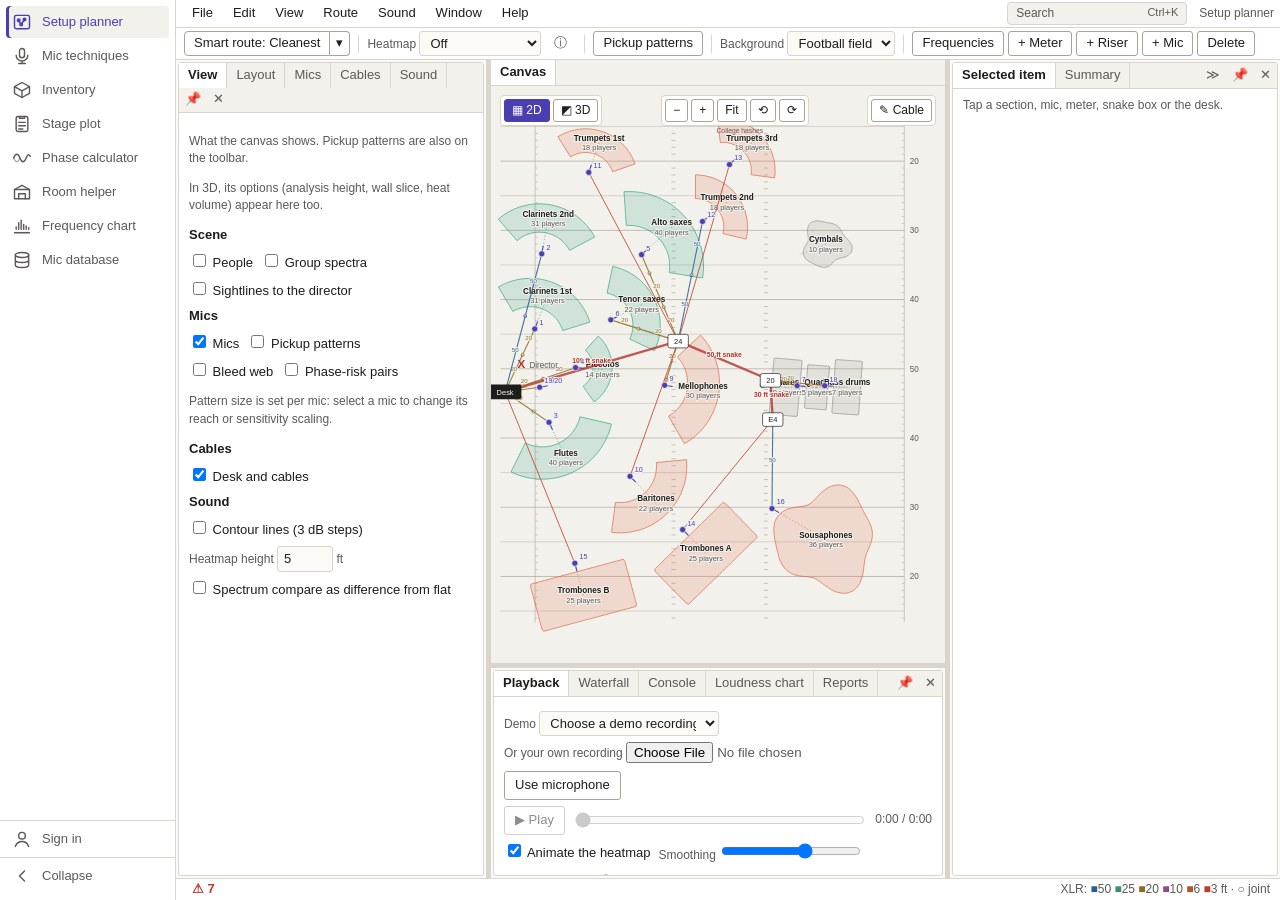
==== index.html @ e46bc48c "Publish planner from RecToolbox 628b677" ====
<!doctype html>
<html lang="en"><head><meta charset="utf-8">
<meta name="viewport" content="width=device-width, initial-scale=1, viewport-fit=cover">
<!-- Content Security Policy (docs/ACCOUNTS_PLAN.md): sign-in tokens live in this page, so it only runs its own script
     files (no inline scripts or handlers) and only talks to its Supabase project and the guide's model CDN. Images may
     come from any https site (mic photos from shops). If js/config.js gets a new Supabase URL, change it here too. -->
<meta http-equiv="Content-Security-Policy" content="default-src 'self'; script-src 'self'; style-src 'self' 'unsafe-inline' https://fonts.googleapis.com; font-src 'self' https://fonts.gstatic.com; img-src 'self' data: blob: https:; media-src 'self' data: blob:; connect-src 'self' data: blob: https://ixoqdbdnjkjccwhykbej.supabase.co wss://ixoqdbdnjkjccwhykbej.supabase.co https://cdn.3dassets.dev; worker-src 'self' blob:; object-src 'none'; base-uri 'self'; form-action 'self'">
<title>Rec Toolbox</title>
<script src="js/storage-migrate.js"></script>
<link rel="stylesheet" href="https://fonts.googleapis.com/css2?family=IBM+Plex+Sans:wght@400;600&family=IBM+Plex+Mono:wght@400&display=swap">
<link rel="stylesheet" href="css/planner.css"><script src="js/theme.js"></script></head><body><div id="shell"><nav id="rail" aria-label="Tools"></nav><div id="app">
<div id="menubar" role="menubar">
 <div class="menu"><button class="mt">File</button><div class="dd">
  <button data-act="fileOpen">Open… <span class="sc">Ctrl+O</span></button><button data-act="fileSave">Save <span class="sc">Ctrl+S</span></button><button data-act="fileSaveAs">Save as… <span class="sc">Ctrl+Shift+S</span></button><hr>
  <button data-act="win:file">Export or import layout…</button><button data-act="export">Copy layout to clipboard</button>
  <hr><button data-act="account">Account…</button><button data-act="settingsExport">Export settings…</button><button data-act="settingsImport">Import settings…</button><input type="file" id="settingsFile" accept=".json,application/json" hidden aria-label="Settings file to import">
  <hr><div class="ddh">New from preset</div>
  <button data-fieldpreset="hancock-lineup" title="Keeps the same players and mic choices and moves the field sections into this formation. Your current layout is saved first.">Field: Hancock photo lineup</button>
  <button data-preset="jazz" title="Replaces the current stage scene only; field and floor-grid scenes stay untouched.">Stage: Jazz ensemble</button><button data-preset="kit-jazz" title="Replaces the current stage scene only.">Stage: Jazz drum kit</button><button data-preset="kit-rock" title="Replaces the current stage scene only.">Stage: Rock drum kit</button><button data-preset="rock" title="Drum kit, bass amp, lead and rhythm guitar amps and a lead vocalist. Replaces the current stage scene only.">Stage: Rock band</button>
  <hr><button data-act="reset">Reset to starting layout</button></div></div>
 <div class="menu"><button class="mt">Edit</button><div class="dd">
  <button data-act="undo">Undo <span class="sc">Ctrl+Z</span></button><button data-act="redo">Redo <span class="sc">Ctrl+Y</span></button><hr><button data-act="delete">Delete selected <span class="sc">Del</span></button><button data-act="options">Options… <span class="sc">Ctrl+,</span></button><button data-act="deselect">Deselect <span class="sc">Esc</span></button></div></div>
 <div class="menu" data-planner-only><button class="mt">View</button><div class="dd">
  <button data-act="view2d">Overhead (2D)</button><button data-act="rotcw">Rotate canvas 90° clockwise</button><button data-act="rotccw">Rotate canvas 90° counter-clockwise</button><button data-act="view3d">3D view</button><hr>
  <button data-check="tPeople">People</button><button data-check="tSpec">Group spectra</button><button data-check="tSight">Sightlines to the director</button><hr>
  <button data-check="tMics">Mics</button><button data-check="tPolar">Pickup patterns</button><button data-act="resetpat">Reset all mics to scaled patterns (20 ft)</button><button data-check="tWeb">Bleed web</button><button data-check="tPhase">Phase-risk pairs</button><hr>
  <button data-check="tCables">Desk and cables</button><button data-check="tCont">Contour lines</button><hr>
  <button data-act="hash:college">College hashes</button><button data-act="hash:nfl">NFL hashes</button><button data-act="hash:hs">High school hashes</button><button data-act="hash:none">No hashes</button></div></div>
 <div class="menu" data-planner-only><button class="mt">Route</button><div class="dd">
  <button data-act="smart:clean">Smart route: cleanest</button><button data-act="smart:short">Smart route: shortest</button><hr>
  <button data-check="oStock">Stock only</button><button data-check="oClear">No cables under players</button><button data-check="oDesk">Move the desk too</button><button data-check="oRewire" title="Smart route normally leaves hand-drawn cables alone">Re-route hand-drawn cables too</button><hr><button data-act="wiredraw" title="W">Draw cable by hand</button><button data-act="unwireall">Remove all hand-drawn cables</button></div></div>
 <div class="menu" data-planner-only><button class="mt">Sound</button><div class="dd">
  <button data-act="layoutfreqs">Frequencies in this layout…</button><button data-act="meter">Add sound meter</button><hr><button data-act="win:playback">Playback visualizer</button><button data-act="win:dbchart">Loudness chart</button></div></div>
 <div class="menu"><button class="mt">Window</button><div class="dd" id="winMenu"></div></div>
 <div class="menu"><button class="mt">Help</button><div class="dd"><button data-act="win:help">Mouse and keyboard</button><button data-act="win:roadmap">Future improvements</button></div></div>
 <button id="cmdOpen" class="cmdOpen" title="Find any command, window or setting (Ctrl+K)">Search <span class="sc">Ctrl+K</span></button>
 <span class="apptitle" id="appTitle">Setup planner</span>
</div>
<div id="toolbar" role="toolbar" aria-label="Quick actions">
 <div class="menu splitbtn" id="smartSplit"><button id="smartRun" data-smart="" title="Run smart route with the mode shown">Smart route: Cleanest</button><button class="mt" aria-haspopup="menu" aria-label="Smart route modes and options" title="Pick a mode (it becomes the default) or change route options">▾</button><div class="dd" role="menu">
  <button data-act="smart:clean" role="menuitemradio">Cleanest <span class="sc">fewest pieces and purchases</span></button><button data-act="smart:short" role="menuitemradio">Shortest <span class="sc">least cable</span></button><hr>
  <button data-check="oStock">Stock only</button><button data-check="oClear">No cables under players</button><button data-check="oDesk">Move the desk too</button><button data-check="oRewire" title="Smart route normally leaves hand-drawn cables alone">Re-route hand-drawn cables too</button></div></div><span class="tsep"></span>
 <label class="m">Heatmap <select id="heatQ" aria-label="Heatmap"><option value="off">Off</option><option value="spl">Direct sound</option><option value="tone">Tone</option><option value="room">Total incl. room</option><option value="cover">Mic coverage</option><option value="delay">Timing smear</option></select></label><button class="hb" data-act="heatinfo" title="What does this heatmap show?">ⓘ</button><span class="tsep"></span>
 <button data-check="tPolar" title="Show pickup patterns (also in the View panel)">Pickup patterns</button><span class="tsep"></span>
 <label class="m">Background <select id="bgType" aria-label="Background"><option value="field">Football field</option><option value="stage">Stage</option><option value="grid">Floor grid</option></select></label><span class="tsep"></span>
 <button data-act="layoutfreqs" title="Frequency ranges of the instruments in this layout">Frequencies</button><button data-act="meter">+ Meter</button><button id="bAddRiser">+ Riser</button><button data-act="addmic" title="Add a free-standing mic">+ Mic</button><button data-act="delete" title="Delete selected (Del)">Delete</button>
 <span id="smartSt" class="m" style="margin-left:8px"></span>
</div>
<div id="main">
 <div id="autoL" class="strip v"></div><div id="dockL" class="dock col"></div><div class="split" data-side="left"></div>
  <div id="mid"><div id="center" class="dg"><div id="centerHead" class="dh"></div><div id="centerBody" class="db"><div id="docCanvas"><div class="fieldbox" id="fb"><canvas id="liveHeat" hidden aria-hidden="true"></canvas><svg id="f" role="img" aria-label="Field plan" preserveAspectRatio="xMidYMid meet"><g id="world"><g id="gGrid"></g><g id="gHeat"></g><g id="gCont"></g><g id="gPolar"></g><g id="gRis"></g><g id="gGroups"></g><g id="gSight"></g><g id="gCables"></g><g id="gPhase"></g><g id="gMics"></g><g id="gGear"></g><g id="gWeb"></g><g id="gMeters"></g><g id="gDir"></g></g></svg><div id="tip"></div><div id="wireTip" class="wireTip" hidden aria-live="polite"></div><div id="canvasTools"><div class="canvasToolGroup"><button id="b2d" aria-pressed="true" title="Overhead view">▦ 2D</button><button id="b3d" aria-pressed="false" title="3D view">◩ 3D</button></div><div class="canvasToolGroup"><button data-act="zoomout" title="Zoom out">−</button><button data-act="zoomin" title="Zoom in">+</button><button data-act="zoomfit">Fit</button><button data-act="rotccw" title="Rotate left">⟲</button><button data-act="rotcw" title="Rotate right">⟳</button></div><div class="canvasToolGroup"><button id="bWire" aria-pressed="false" title="Draw cable (W): press on a mic, snake box or the desk and drag to where it plugs in; click the floor for bends">✎ Cable</button></div></div>
   <div id="v3" hidden><canvas id="c3" aria-label="3D view of the field"></canvas>
    <div class="hud3"><button id="s3reset">Reset view</button><button id="s3help" class="hb" aria-expanded="false" aria-controls="s3hints" title="Drag: orbit · right-drag or Shift-drag: pan · wheel: zoom · double-click: orbit round that spot · W A S D / arrows: fly · Q / E: down / up">?</button>
     <div id="s3hints" class="m" hidden>Drag: orbit · right-drag or Shift-drag: pan · wheel: zoom · double-click: orbit round that spot · W A S D / arrows: fly · Q / E: down / up<br>3D options (analysis height, wall slice, heat volume) are in the View panel.</div></div>
   </div></div></div></div>
 </div><div class="split h" data-side="bottom"></div><div id="dockB" class="dock row2"></div><div id="autoB" class="strip h"></div></div>
 <div class="split" data-side="right"></div><div id="dockR" class="dock col"></div><div id="autoR" class="strip v"></div>
 <div id="floats"></div><div id="flyout" hidden></div>
 <div id="guides" hidden><div class="gz" data-z="left">Dock left</div><div class="gz" data-z="right">Dock right</div><div class="gz" data-z="center">Dock as document</div><div class="gz" data-z="bottom">Dock bottom</div><div id="ghi"></div></div>
</div>
<div id="statusbar"><button id="conBadge" class="hb" data-act="win:console" title="Open the console"></button><span id="status" aria-live="polite"></span><span class="xlr">XLR: <i style="color:#2c5d8f">■</i>50 <i style="color:#3f8f6b">■</i>25 <i style="color:#8a6d1f">■</i>20 <i style="color:#8f4d8a">■</i>10 <i style="color:#b4562d">■</i>6 <i style="color:#c0392b">■</i>3 ft · ○ joint</span></div>
</div></div>
<div id="fileModal" class="modalBg" hidden role="dialog" aria-modal="true" aria-labelledby="fileHead"><div class="mmBox fileBox">
 <div class="mmHead"><h2 id="fileHead" style="flex:1">Open</h2><button data-fileclose aria-label="Close">✕</button></div>
 <div id="fileAsk" class="acctAsk" hidden></div>
 <div id="fileBody"></div>
 <p id="fileMsg" class="m" aria-live="polite"></p>
</div></div>
<div id="acctModal" class="modalBg" hidden role="dialog" aria-modal="true" aria-labelledby="acctTitle"><div class="mmBox acctBox">
 <div class="mmHead"><h2 id="acctTitle" style="flex:1">Account</h2><button data-acctclose aria-label="Close">✕</button></div>
 <p class="m">Optional. Signed in, your settings follow you to other browsers and devices; signed out, everything works as before and stays in this browser. <a href="privacy.html" target="_blank" rel="noopener">Privacy</a></p>
 <div id="acctNoWeb" hidden><p class="warn">Signing in works on <b>rectoolbox.net</b>, or from a local web server when testing (<code>python -m http.server 8000 --directory planner</code>, then open http://localhost:8000/fieldhouse-planner.html). A page opened straight from disk can't sign in.</p></div>
 <div id="acctOut" hidden>
  <button data-acct="google" class="acctGoogle">Continue with Google</button>
  <div class="acctOr m">or with email</div>
  <div class="acctForm">
   <label class="m">Email <input id="acctEmail" type="email" autocomplete="username" aria-label="Email address"></label>
   <label class="m">Password <input id="acctPass" type="password" autocomplete="current-password" aria-label="Password" minlength="8"></label>
   <div class="row"><button data-acct="signIn">Sign in</button><button data-acct="signUp">Create account</button><button data-acct="reset" class="hb">Forgot password?</button></div>
  </div>
 </div>
 <div id="acctIn" hidden>
  <p>Signed in as <b id="acctWho"></b></p>
  <div id="acctRecover" class="acctForm" hidden><label class="m">New password <input id="acctNewPass" type="password" autocomplete="new-password" aria-label="New password" minlength="8"></label><div class="row"><button data-acct="newPassword">Set new password</button></div></div>
  <div class="row"><label class="m">Display name <input id="acctName" maxlength="80" aria-label="Display name"></label><button data-acct="saveName">Save name</button></div>
  <p id="acctSync" class="m"></p>
  <div class="row"><button data-acct="syncNow">Sync settings now</button><button data-acct="download">Download my data</button><button data-acct="signOut">Sign out</button></div>
  <div id="acctTeam" class="acctTeam"></div>
  <details class="acctDanger"><summary class="m">Delete my account</summary><p class="m">Deletes your account and everything stored with it. This browser keeps its own copy of your settings. Can't be undone.</p><div class="row"><label class="m">Type "delete" <input id="acctDelConfirm" aria-label="Type delete to confirm"></label><button data-acct="deleteAccount" class="danger">Delete my account</button></div></details>
 </div>
 <div id="acctAsk" class="acctAsk" hidden><p id="acctAskQ"></p><div id="acctAskBtns" class="row"></div></div>
 <p id="acctMsg" class="m" aria-live="polite"></p>
</div></div>
<div id="fcmModal" class="modalBg" hidden role="dialog" aria-modal="true" aria-labelledby="fcmTitle"><div class="mmBox fcmBox">
 <div class="mmHead"><div style="flex:1"><h2 id="fcmTitle">Frequencies in this layout</h2><p id="fcmSub" class="m"></p></div><button id="fcmFull" title="Open the full Frequency chart tool with only this layout's instruments">Open in Frequency chart</button><button data-fcmclose aria-label="Close">✕</button></div>
 <div class="row"><span class="m">Show</span><label><input type="checkbox" id="fcmShowF" checked> Fundamentals</label><label><input type="checkbox" id="fcmShowO" checked> Overtones</label><label><input type="checkbox" id="fcmShowX" checked> Other sounds</label><label><input type="checkbox" id="fcmShowL" checked> Levels</label><span id="fcmRead" class="fcRead" aria-live="polite"></span></div>
 <div id="fcmFocusTxt" class="m"></div>
 <div id="fcmChart" class="fcChart"></div>
 <div id="fcmInfo" class="fcInfo"></div>
 <p class="m">Click a bar to light that band across every instrument, e.g. to see what shares the guitar's pick attack. Typical ranges; approximate.</p>
</div></div>
<div id="cmdModal" class="modalBg cmdBg" hidden role="dialog" aria-modal="true" aria-label="Command search"><div class="cmdBox">
 <input id="cmdQ" type="search" placeholder="Search commands, windows and settings" autocomplete="off" role="combobox" aria-expanded="true" aria-controls="cmdList" aria-label="Search commands, windows and settings">
 <ul id="cmdList" role="listbox"></ul></div></div>
<div id="optModal" class="modalBg" hidden role="dialog" aria-modal="true" aria-labelledby="optTitle"><div class="mmBox optBox">
 <div class="mmHead"><h2 id="optTitle" style="flex:1">Options</h2><button data-optclose aria-label="Close">✕</button></div>
 <div class="optBody"><nav class="optTree"><input type="search" id="optSearch" placeholder="Search options" aria-label="Search options"><button data-page="general">General</button><button data-page="field">Setup planner › Field</button><button data-page="sound">Setup planner › Sound</button><button data-page="route">Setup planner › Smart route</button><button data-page="charts">Charts</button></nav>
  <div class="optPages">
   <section data-page="general" data-title="General"><h3>General</h3><p class="m">Saved in this browser. Export settings to keep a copy or move them to another computer.</p>
    <div class="optRow" data-keys="theme colours colors appearance dark light illinois state isu match computer"><span class="optLbl">Theme</span><select id="optTheme" aria-label="Theme"><option value="auto">Match my computer (light or dark)</option><option value="dark">Dark</option><option value="light">Light</option><option value="isu">Illinois State (red, white and black)</option></select></div>
    <div class="optRow" data-keys="sidebar left panel icons expand"><span class="optLbl">Tool rail</span><label><input type="checkbox" id="optRail"> Collapse to icons</label></div>
    <div class="optRow" data-keys="backup share json"><span class="optLbl">Settings file</span><button data-act="settingsExport">Export settings…</button> <button data-act="settingsImport">Import settings…</button></div>
   </section>
   <section data-page="field" data-title="Setup planner › Field"><h3>Setup planner › Field</h3>
    <div class="optRow" data-keys="sightlines height director"><span class="optLbl">Director's eyes at</span><span><input type="number" id="dirEye" min="4" max="20" step="0.5" value="8" style="width:56px"> ft</span></div>
    <div class="optRow" data-keys="field markings college nfl high school"><span class="optLbl">Hash marks</span><select id="hashSel" aria-label="Hash marks"><option value="college">College hashes (60 ft from each sideline)</option><option value="nfl">NFL hashes (70 ft 9 in from each sideline)</option><option value="hs">High school hashes (53 ft 4 in, thirds)</option><option value="none">No hashes</option></select></div>
   </section>
   <section data-page="sound" data-title="Setup planner › Sound"><h3>Setup planner › Sound</h3><p class="m">How reflective the room is; used for the "total incl. room" heatmap and meters.</p>
    <div class="optRow" data-keys="venue acoustics reverb horton ipf outdoors"><span class="optLbl">Room</span><select id="venue" aria-label="Room acoustics"><option value="horton">Horton (hard, reverberant)</option><option value="ipf">IPF dome (turf)</option><option value="out">Outdoors</option></select></div>
   </section>
   <section data-page="route" data-title="Setup planner › Smart route"><h3>Setup planner › Smart route</h3><p class="m">Also in the Smart route ▾ menu.</p>
    <div class="optRow" data-keys="smart route move desk"><span class="optLbl">Desk</span><span><label><input type="checkbox" id="oDesk"> Move the desk too</label></span></div>
    <div class="optRow" data-keys="smart route hand-drawn cables wire reroute"><span class="optLbl">Hand-drawn cables</span><span><label><input type="checkbox" id="oRewire"> Re-route hand-drawn cables too</label></span></div>
   </section>
   <section data-page="charts" data-title="Charts"><h3>Charts</h3><p class="m">Spectrum charts: instrument spectra, the spectrum compare, mic frequency response and the spectra drawn on the field.</p>
    <div class="optRow" data-keys="spectrum chart bars line area"><span class="optLbl">Spectrum style</span><select id="spStyle" aria-label="spStyle"><option value="bars">Bars (octave bands)</option><option value="line">Smoothed line, 20 Hz–25 kHz grid</option><option value="area">Filled area, 20 Hz–25 kHz grid</option><option value="third">1/3-octave bars</option></select></div>
    <div class="optRow" data-keys="colors rainbow"><span class="optLbl">Spectrum colours</span><select id="spColor" aria-label="spColor"><option value="rainbow">Rainbow (low = red, high = violet)</option><option value="single">Single accent colour</option><option value="muted">Muted grey</option></select></div>
    <div class="optRow" data-keys="sound meter chart"><span class="optLbl">Meter style</span><select id="mtStyle" aria-label="mtStyle"><option value="bars">Bars (octave bands)</option><option value="same">Same as spectrum charts</option><option value="line">Smoothed line</option><option value="area">Filled area</option><option value="third">1/3-octave bars</option></select></div>
    <div class="optRow" data-keys="colors rainbow"><span class="optLbl">Meter colours</span><select id="mtColor" aria-label="mtColor"><option value="rainbow">Rainbow</option><option value="single">Single accent colour</option><option value="muted">Muted grey</option></select></div>
    <div class="optRow" data-keys="waterfall colors heat greyscale"><span class="optLbl">Waterfall colours</span><select id="wfColor" aria-label="Waterfall colours"><option value="heat">Heat (blue → red)</option><option value="rainbow">Rainbow by frequency</option><option value="grey">Greyscale</option></select></div>
   </section>
   <p id="optNone" class="m" hidden>No options match.</p>
  </div></div></div></div>
<div id="micModal" hidden role="dialog" aria-modal="true" aria-labelledby="mmTitle"><div class="mmBox" id="mmBox"></div></div>
<div id="infoModal" class="modalBg" hidden role="dialog" aria-modal="true"><div class="mmBox" id="infoBox" style="width:min(720px,94vw)"></div></div>
<div id="drawModal" class="modalBg" hidden role="dialog" aria-modal="true" aria-labelledby="drTitle"><div class="mmBox" style="width:min(560px,94vw)">
 <div class="mmHead"><h2 id="drTitle" style="flex:1">Draw the section's outline</h2><button data-drclose aria-label="Close">✕</button></div>
 <p class="m">Trace the outline in one stroke. The top of the box faces the director. Size doesn't matter: the shape is scaled to fit the section's players × sq ft each, and players are spread evenly inside it.</p>
 <canvas id="drCanvas" width="460" height="400" style="width:100%;max-width:460px;border:1px solid var(--rule);border-radius:4px;background:var(--field);touch-action:none;cursor:crosshair;display:block"></canvas>
 <div class="row"><label><input type="checkbox" id="drClean" checked> Clean it up (smooth wobbles and stray corners)</label></div><div id="drErr" class="err"></div>
 <div class="row"><button id="drClear">Clear</button><span style="flex:1"></span><button data-drclose>Cancel</button><button id="drUse">Use this shape</button></div></div></div>

<div id="wins" hidden>
 <!-- Controls with no visible home of their own; the toolbar and menus drive them. -->
 <div id="stash"><select id="heat" aria-label="Heatmap type"><option value="off">Off</option><option value="spl">Direct sound (loudness without the room)</option><option value="tone">Tone of the direct sound (low → bright)</option><option value="room">Total loudness incl. room</option><option value="cover">Mic coverage (which mic hears each spot best)</option><option value="delay">Timing smear (ms between first and last section)</option></select></div>

 <div class="wc" data-win="view">
  <p class="m">What the canvas shows. Pickup patterns are also on the toolbar.</p>
  <div id="view3dOpts" hidden>
   <h4>3D view</h4>
   <div class="row"><span>Analysis height</span><input type="range" id="s3h" min="0" max="40" step="1" value="5" aria-label="Analysis height"><span id="s3hv" class="m">5 ft</span></div>
   <div class="row"><span>Wall slice</span><select id="s3ax" aria-label="Wall slice direction"><option value="off">Off</option><option value="u">Across the field</option><option value="v">Along the field</option></select><input type="range" id="s3p" min="0" max="100" value="50" aria-label="Wall slice position"></div>
   <div class="row"><label><input type="checkbox" id="s3vol"> 3D heat volume</label><label><input type="checkbox" id="s3mic" checked> Mics and cables</label></div>
  </div>
  <p id="view3dNote" class="m">In 3D, its options (analysis height, wall slice, heat volume) appear here too.</p>
  <h4>Scene</h4>
  <div class="row"><label><input type="checkbox" id="tPeople"> People</label><label><input type="checkbox" id="tSpec"> Group spectra</label></div>
  <div class="row"><label><input type="checkbox" id="tSight"> Sightlines to the director</label></div>
  <div id="sightSum" class="m"></div>
  <h4>Mics</h4>
  <div class="row"><label><input type="checkbox" id="tMics" checked> Mics</label><label><input type="checkbox" id="tPolar"> Pickup patterns</label></div>
  <div class="row"><label><input type="checkbox" id="tWeb"> Bleed web</label><label><input type="checkbox" id="tPhase"> Phase-risk pairs</label></div>
  <p class="m">Pattern size is set per mic: select a mic to change its reach or sensitivity scaling.</p>
  <h4>Cables</h4>
  <div class="row"><label><input type="checkbox" id="tCables" checked> Desk and cables</label></div>
  <h4>Sound</h4>
  <div class="row"><label><input type="checkbox" id="tCont"> Contour lines (3 dB steps)</label></div>
  <div class="row"><label class="m">Heatmap height <input type="number" id="hz" min="0" max="40" step="1" value="5" style="width:56px" aria-label="Heatmap height in feet"> ft</label></div>
  <div class="row"><label><input type="checkbox" id="cmpDiff"> Spectrum compare as difference from flat</label></div>
 </div>
 <div class="wc" data-win="layout">
  <h4>Background</h4>
  <p class="m">Pick the background (field, stage or floor grid) from the toolbar.</p>
  <div class="row" id="bgSize"></div><div id="bgErr" class="err"></div>
  <div class="row"><span class="m">Each background keeps its own sections, mics, risers and director.</span></div>
  <h4>Add a section</h4><div class="row"><input id="nsName" placeholder="Name, e.g. Altos" style="width:120px" aria-label="New section name"><select id="nsKind" aria-label="Instrument"></select><input id="nsN" type="number" min="1" value="5" style="width:56px" aria-label="Players"><button id="nsAdd">Add</button></div><div id="nsErr" class="err"></div>
  <p class="m">Presets (Hancock photo lineup, jazz ensemble, drum kits) are under File &gt; New from preset.</p>
  <h4>Sections</h4><div id="secList"></div>
  <p class="m">Drag to move · Ctrl/⌘-drag to rotate · right-drag to resize. Tap a section for its settings in the Inspector.</p>
 </div>
 <div class="wc" data-win="mics">
  <h4>Mic locker</h4><div id="lockerBody"></div>
 </div>
 <div class="wc" data-win="cables">
  <h4>Smart route</h4>
  <div class="row"><button data-smart="clean">Cleanest</button><button data-smart="short">Shortest</button></div>
  <div class="row"><label title="Only use cables you own; off = allow buying, with a shopping list"><input type="checkbox" id="oStock"> Stock only (no shopping list)</label><label><input type="checkbox" id="oClear"> No cables under players</label></div>
  <h4>Cables and snakes</h4><div id="stockBody"></div>
 </div>
 <div class="wc" data-win="sound">
  <h4>Heatmap</h4>
  <p class="m">Pick the heatmap from the toolbar (Heatmap ▾).</p>
  <h4>Sound meters</h4><div class="row"><button id="bMeter">+ Sound meter</button></div><div id="meterList"></div>
  <h4>Spectrum compare</h4><div id="specCmp" class="m">Select a mic to compare what it hears with its own section alone.</div>
 </div>
 <div class="wc" data-win="inspector"><div id="selBody" class="m">Tap a section, mic, meter, snake box or the desk.</div></div>
 <div class="wc" data-win="inventory"><div id="tInv"></div></div>
 <div class="wc" data-win="stageplot">
  <div class="row spCtl"><label class="m">Title <input id="spTitle" placeholder="Band and event, e.g. Fall concert" style="width:240px"></label><label class="m">Date <input id="spDate" placeholder="e.g. Oct 12, call 5 pm" style="width:160px"></label><button id="spPrint">Print…</button><button id="spCSV">Download input list (CSV)</button></div>
  <p class="m spCtl">Built from the current Setup planner layout. Change the layout there; this sheet follows.</p>
  <div id="spSheet"></div>
 </div>
 <div class="wc" data-win="phasecalc">
  <p class="m">Two mics picking up one source: how far apart in time they hear it, and what that does to the sound when you mix them.</p>
  <div class="row"><select id="pcPair" aria-label="Phase-risk pair from the Setup planner" style="max-width:none;flex:1"></select></div>
  <div class="row"><label class="m">Source to mic A <input id="pcA" type="number" min="0.1" step="0.1" value="2" class="w60" aria-label="Distance from source to mic A in feet"> ft</label>
   <label class="m">Source to mic B <input id="pcB" type="number" min="0.1" step="0.1" value="5" class="w60" aria-label="Distance from source to mic B in feet"> ft</label>
   <label class="m" title="Leave blank for room temperature (70 °F). Sound is about 1% faster for every 10 °F warmer.">Air temperature <input id="pcTemp" type="number" min="-20" max="120" step="1" placeholder="70" class="w56" aria-label="Air temperature in °F (optional, 70 if blank)"> °F (optional)</label></div>
  <div id="pcOut"></div>
 </div>
 <div class="wc" data-win="room">
  <p class="m">How a rectangular room rings and which low notes it boosts or thins out, and whether any mic sits in a bad spot.</p>
  <div class="row"><label class="m">Length <input id="rmL" type="number" min="6" step="1" class="w60" aria-label="Room length in feet"> ft</label>
   <label class="m">Width <input id="rmW" type="number" min="6" step="1" class="w60" aria-label="Room width in feet"> ft</label>
   <label class="m">Height <input id="rmH" type="number" min="6" step="1" class="w60" aria-label="Room height in feet"> ft</label>
   <button id="rmFromStage" title="Use the Setup planner's stage or floor-grid size for length and width">Use my stage size</button></div>
  <div class="row"><select id="rmPreset" aria-label="Set all surfaces to a preset"></select>
   <label class="m">People in the room <input id="rmPeople" type="number" min="0" step="1" class="w60" aria-label="People in the room"></label></div>
  <div class="rmSides" id="rmSides"></div>
  <p class="m">Front = the audience edge of a stage layout. Pick "No wall (open)" for a side that isn't there (band shell, open end, outdoors).</p>
  <div id="rmOut"></div>
 </div>
 <div class="wc" data-win="freqchart">
  <div class="row"><span class="m">Show</span><label><input type="checkbox" id="fcShowF" checked> Fundamentals</label><label><input type="checkbox" id="fcShowO" checked> Overtones</label><label><input type="checkbox" id="fcShowX" checked> Other sounds (pick noise, key clicks, body taps…)</label><label><input type="checkbox" id="fcShowL" checked> Levels</label></div>
  <div class="row"><select id="fcFam" aria-label="Instrument family"></select><input id="fcQ" type="search" placeholder="Find an instrument or sound, e.g. guitar, sibilance" aria-label="Find an instrument or sound" style="width:280px"><label><input type="checkbox" id="fcMine"> Only instruments in my layout</label><span id="fcRead" class="fcRead" aria-live="polite"></span></div>
  <div class="fcLegend m"><span><i class="fcKey fcFund"></i>Fundamentals (the notes played)</span><span><i class="fcKey fcOver"></i>Overtones (tone colour)</span><span><i class="fcKey fcExtra"></i>Other sounds</span><span>Click a bar to light that band across every instrument; click a row for details.</span></div>
  <div id="fcFocusTxt" class="m"></div>
  <div id="fcChart" class="fcChart"></div>
  <div id="fcInfo" class="fcInfo"><p class="m">Click an instrument for its ranges, notes and other sounds.</p></div>
  <p class="m">Typical ranges from common references; real instruments, players and mics vary. Levels are dB SPL at 1 m, quiet to loud.</p>
 </div>
 <div class="wc" data-win="micdb">
  <p class="m">Search, or filter any column (contains, any case). Specs are approximate published figures; check the maker's sheet before relying on them.</p>
  <div class="row"><input id="dbQ" type="search" placeholder="Search, e.g. c414 or clip-on" style="flex:1;max-width:none" aria-label="Search the mic database"><span id="dbCount" class="m"></span></div>
  <div id="dbTagBar" class="row" style="flex-wrap:wrap;gap:4px" aria-label="Filter by tags"></div>
  <div class="tw" style="max-height:calc(100vh - 230px);overflow:auto"><table class="dbg"><thead><tr><th>Brand</th><th>Model</th><th>Tags</th><th>Type</th><th>Patterns</th><th>Sens. mV/Pa</th><th>Max SPL</th><th>Power</th><th>In production</th><th>Good for</th><th>Own</th><th></th></tr>
  <tr><th><input data-f="b" placeholder="contains" aria-label="Filter brand"></th><th><input data-f="m" placeholder="contains" aria-label="Filter model"></th><th><input data-ftag placeholder="contains" aria-label="Filter tags"></th>
   <th><details class="msel"><summary id="dbTypeSum">All types</summary><div id="dbTypes" style="position:absolute;background:var(--card);border:1px solid var(--line2);padding:4px 6px;z-index:5"></div></details></th>
   <th><input data-f="p" placeholder="contains" aria-label="Filter patterns"></th><th><input data-fmin="s" type="number" min="0" placeholder="≥" style="width:56px" aria-label="Minimum sensitivity"></th><th><input data-fmin="x" type="number" min="0" placeholder="≥" style="width:56px" aria-label="Minimum max SPL"></th>
   <th><input data-f="pw" placeholder="contains" aria-label="Filter power"></th><th><select data-fsel="prod" aria-label="Filter in production"><option value="">Any</option><option>Yes</option><option>No</option><option>Unknown</option></select></th>
   <th><input data-f="u" placeholder="contains" aria-label="Filter uses"></th><th></th><th></th></tr></thead><tbody id="dbBody"></tbody></table></div>
  <details style="margin-top:8px"><summary class="m">Not in the database? Add a custom model</summary><div id="nmWrap"></div></details>
 </div>
 <div class="wc" data-win="gear">
  <div class="rtabs" role="tablist"><button role="tab" data-tab="mics" class="on">Mics</button><button role="tab" data-tab="cables">Cables</button><button role="tab" data-tab="stands">Stands</button><button role="tab" data-tab="snakes">Snakes</button><button role="tab" data-tab="iface">Interfaces</button><button role="tab" data-tab="acc">Accessories</button></div>
  <div data-tabbody="mics"><div id="ivMics"></div>
   <p class="m">To add a mic you don't have listed, find it in the <button class="hb" data-act="tool:micdb">Mic database</button>.</p></div>
  <div data-tabbody="cables" hidden><div id="ivCables"></div></div>
  <div data-tabbody="stands" hidden><div id="ivStands"></div></div>
  <div data-tabbody="snakes" hidden><div id="ivSnakes"></div></div>
  <div data-tabbody="iface" hidden><div id="ivIface"></div></div>
  <div data-tabbody="acc" hidden><div id="ivAcc"></div></div>
 </div>
 <div class="wc" data-win="reports">
  <div class="rtabs" role="tablist"><button role="tab" data-tab="stats" class="on">Stats</button><button role="tab" data-tab="channels">Channel list</button><button role="tab" data-tab="phase">Phase risks</button></div>
  <div data-tabbody="stats"><div id="tStats"></div></div>
  <div data-tabbody="channels" hidden><div class="tw"><table id="chan"></table></div>
  <p class="m">Track = interface input. DigiMax D8 1–7 take the unpadded condensers (pad on); channel 8 is dead and stays blank. ADA8000 #1 = 9–16, #2 = 17–24, #3 (the spare) = 25–32. Cable need = distance × 1.12 + stand height + 2 ft. Sound levels are rough estimates for comparing spots, not calibration.</p></div>
  <div data-tabbody="phase" hidden><div id="phaseBody" class="m"></div></div>
 </div>
 <div class="wc" data-win="console"><div id="conBody"></div></div>
 <div class="wc" data-win="roadmap"><h4>Future improvements</h4><p class="m" style="margin:0 0 6px">The full list with notes lives in <b>BACKLOG.md</b> next to this file.</p><ul class="m" style="padding-left:18px;margin:0">
  <li><b>Fieldhouse setup sheet:</b> diagram, channel table, setup steps and truck prep generated from an exported layout, plus a list of floor marks for Horton.</li>
  <li><b>Other setups:</b> stage presets now cover jazz ensemble, jazz drum kit and rock drum kit. They include sensible starting positions and suggested mics; refine distances and gain from the real kit and room.</li>
  <li><b>Web app with accounts:</b> sign in with an email address; save inventory, layouts and preferences to an account instead of the browser; a shared mic database with attributes and usage notes. Processing stays in the browser; audio is never stored, apart from the built-in demo.</li>
  <li><b>Before/after compare:</b> snapshot a layout, change it, and see a difference heatmap (on hold).</li>
  <li><b>Verify the mic database:</b> check the approximate specs against manufacturer sheets and add response curves for more mics.</li></ul></div>
 <div class="wc" data-win="dbchart"><div id="dbBody"></div></div>
 <div class="wc" data-win="waterfall">
  <div class="row"><label class="m">Speed <select id="wfSpeed"><option value="1">Fast</option><option value="2" selected>Medium</option><option value="4">Slow</option></select></label>
   <label class="m">Range <input type="range" id="wfRange" min="30" max="90" value="60" aria-label="Range in dB"></label><button id="wfClear">Clear</button></div>
  <canvas id="wfNow" height="70" style="width:100%;height:70px;display:block;background:var(--field);border:1px solid var(--rule)" aria-label="Current 1/3-octave levels"></canvas>
  <canvas id="wfCan" height="260" style="width:100%;height:260px;display:block;background:#0b0b10;border:1px solid var(--rule);border-top:none" aria-label="Waterfall: newest at the top"></canvas>
  <div class="specl" style="position:relative;height:12px" id="wfAxis"></div>
  <p class="m">Real 1/3-octave levels (31 bands, 20 Hz–20 kHz) measured from whatever is playing: a demo, your own file or the microphone. Newest sound is at the top; it scrolls down over time.</p>
 </div>
 <div class="wc" data-win="playback">
  <div class="row" id="pbLock" hidden><label class="m">Demo passphrase <input type="password" id="pbPass" autocomplete="off" style="width:160px" aria-label="Demo passphrase"></label><button id="pbUnlock">Unlock demo</button><span id="pbLockMsg" class="m">The demo recordings are protected. Ask Tom for the passphrase.</span></div>
  <div class="row"><label class="m">Demo <select id="pbDemo" aria-label="Demo recording"><option value="">Choose a demo recording…</option><option value="t1">H and I, take 1 (stands, cleaned)</option><option value="t2">H and I, take 2 (stands, cleaned)</option></select></label><span id="pbMode" class="m"></span></div>
  <div class="row"><label class="m">Or your own recording <input type="file" id="pbFile" accept="audio/*,video/*" aria-label="Audio or video file"></label><button id="pbMic">Use microphone</button></div>
  <div class="row"><button id="pbPlay" disabled>▶ Play</button><input type="range" id="pbSeek" min="0" max="1000" value="0" style="flex:1;width:auto" aria-label="Position" disabled><span id="pbTime" class="m">0:00 / 0:00</span></div>
  <div class="row"><label><input type="checkbox" id="pbAnim" checked> Animate the heatmap</label><label class="m">Smoothing <input type="range" id="pbSmooth" min="0" max="90" value="55" aria-label="Smoothing"></label><label class="m">Range <input type="range" id="pbRange" min="12" max="40" value="24" aria-label="Colour range in dB"></label></div>
  <div id="pbErr" class="err"></div>
  <div style="display:flex;gap:14px;align-items:flex-start;flex-wrap:wrap"><video id="pbVideo" playsinline style="max-width:240px;max-height:150px;display:none;border:1px solid var(--rule)"></video>
   <div id="pbBars" style="flex:1;min-width:260px"></div></div>
  <p class="m">Best-guess activity per instrument family from the recording's frequency content. Drums come from sharp hits; winds from sustained tone in each register. Sections in the same family (e.g. trumpet parts) move together.</p>
 </div>
 <div class="wc" data-win="file">
  <h4>Saved layouts</h4>
  <p class="m">Keep any placement as a separate snapshot. Restoring one first saves the layout you are leaving. Download a backup to keep it outside this browser.</p>
  <div class="row"><input id="layoutName" aria-label="Name for saved layout" placeholder="Name this layout" style="min-width:160px;flex:1"><button id="bSaveLayout">Save current layout</button></div>
  <div class="row"><select id="savedLayouts" aria-label="Saved layouts" style="min-width:160px;max-width:100%;flex:1"></select><button id="bRestoreLayout">Restore</button><button id="bDownloadLayout">Download backup</button></div>
  <div class="row"><label>Open layout backup <input id="layoutBackupFile" type="file" accept=".json,application/json" style="max-width:100%"></label></div>
  <p id="layoutSaveStatus" class="m" role="status"></p>
  <div class="row"><button id="bExport">Export</button><button id="bImport">Import</button><button id="bReset">Reset to starting layout</button></div>
  <textarea id="io" aria-label="Layout data" placeholder="Export puts the layout here; paste one here and press Import."></textarea>
  <div id="ioErr" class="err"></div>
 </div>
 <div class="wc" data-win="help">
  <h4>Field</h4><p class="m">Drag to move anything except the director and the field markings. Ctrl/⌘-drag a section to rotate it; right-drag a section to resize it. Hover cables, mics and meters for details. Del removes the selected mic or meter; Esc deselects.</p>
  <h4>Cables</h4><p class="m">Draw a cable by hand: select a mic, snake box or the desk and drag the round plug handle beside it (or Alt-drag the item, or press W / ✎ Cable for Draw cable mode). Click the floor for bends, then click where it plugs in. Shift keeps a segment at 0/45/90°, Backspace removes the last bend, Esc cancels. Click a cable to select it: drag a square to move a bend (double-click removes it), a circle to add a bend, the diamond near the plug end to re-plug it or carry on drawing. Delete removes the selected cable's hand-drawn path. Smart route leaves hand-drawn cables alone unless "Re-route hand-drawn cables too" is ticked (Route menu).</p>
  <h4>Windows</h4><p class="m">Drag a window's tab or title bar onto a highlighted edge to dock it there, onto another window to add it as a tab, or anywhere else to float it. The pin button collapses a docked window to the edge; hover the edge tab to slide it out, and pin it again to dock it. The ✕ hides a window; bring it back from the Window menu.</p>
  <h4>3D</h4><p class="m">Drag to orbit, right-drag or Shift-drag to pan, wheel to zoom, double-click to orbit round a spot, W A S D / arrows to fly, Q / E to go down and up.</p>
 </div>
 <div class="wc" data-win="guideView">
  <p class="m">What the guide's 3D view shows.</p>
  <h4>Show</h4>
  <div class="row"><label><input type="checkbox" id="mgDist" checked> Distance to source</label></div>
  <div class="row"><label><input type="checkbox" id="mgPattern" checked> Mic pickup pattern</label></div>
  <div class="row"><label><input type="checkbox" id="mgSource" checked> Source sound</label></div>
  <div class="row"><label><input type="checkbox" id="mgStand" checked> Mic stands</label></div>
  <div class="row"><label><input type="checkbox" id="mgGrid"> 1 ft floor grid</label></div>
  <h4>Floor</h4>
  <div class="row"><label class="m">Floor size <input id="mgFloorW" type="number" min="8" max="80" step="1" value="32" aria-label="Floor width"> × <input id="mgFloorD" type="number" min="8" max="80" step="1" value="26" aria-label="Floor depth"> ft</label></div>
 </div>
  <div class="wc" data-win="guide">
   <p class="m">A practical starting point, not a substitute for listening in the room. Search for a source, select a setup, then choose any mic from your locker for each position.</p>
   <div class="row"><label class="m mgSearchWrap">Search <input id="mgSearch" type="search" placeholder="e.g. bass drum, flute, baritone" autocomplete="off"><div id="mgSearchResults" hidden role="listbox" aria-label="Matching instruments"></div></label><label class="m">Filter group <select id="mgFamily"><option value="all">All instruments</option><option value="college">College / concert band</option><option value="jazz">Jazz</option><option value="rock">Rock / pop</option><option value="marching">Marching band</option></select></label><label class="m">Instrument <select id="mgInstrument"></select></label><label class="m">Posture <select id="mgPosture"><option value="standing">Standing</option><option value="sitting">Sitting</option></select></label></div>
   <div class="row"><label class="m">Setup <select id="mgTechnique"></select></label></div>
   <div id="mgMics" class="mgSlots"></div><div id="mgAdvice" class="mgTech"></div><div id="mgWarn" class="mgWarn" aria-live="polite"></div><div id="mgNotes" class="mgNotes"></div>
   <div class="mgScene"><canvas id="mgCanvas" aria-label="3D mic technique guide"></canvas><div id="mgLoading" class="mgLoading" hidden aria-live="polite"></div><div class="mgCanvasTools"><div><button data-mgv="2d">▦ 2D</button><button data-mgv="3d" class="on">◩ 3D</button></div><div><button data-mga="out" title="Zoom out">−</button><button data-mga="in" title="Zoom in">+</button><button data-mga="fit">Fit</button><button data-mga="ccw" title="Rotate left">⟲</button><button data-mga="cw" title="Rotate right">⟳</button></div></div></div><p class="m">Drag to orbit, right-drag or Shift-drag to pan, scroll to zoom, double-click to refocus. The camera stays above the floor.</p>
 </div>
</div>
<script src="js/store.js"></script>
<script src="js/settings-defaults.js"></script>
<script src="js/settings.js"></script>
<script src="js/config.js"></script>
<script src="js/load-data.js"></script>
<script src="js/tools.js"></script>
<script src="data/models.js"></script>
<script src="data/micdb.js"></script>
<script src="data/guide-notes.js"></script>
<script src="js/app.js"></script>
<script src="js/playback.js"></script>
<script src="js/options.js"></script>
<script src="js/stageplot.js"></script>
<script src="js/phasecalc.js"></script>
<script src="js/room.js"></script>
<script src="js/freqdata.js"></script>
<script src="js/freqchart.js"></script>
<script src="js/command.js"></script>
<script src="js/account.js"></script>
<script src="js/files.js"></script>
<script src="js/team.js"></script>
<script src="js/wiredraw.js"></script>
<!-- three.js r128, kept in the project (vendor/three-r128) so 3D works offline and doesn't depend on a CDN -->
<script src="vendor/three-r128/three.min.js"></script>
<script src="vendor/three-r128/GLTFLoader.js"></script>
<script src="vendor/three-r128/SkeletonUtils.js"></script>
<script src="js/view3d.js"></script>
<script src="js/guide.js"></script>
</main></body></html>
---- css/planner.css ----
:root {
  --bg: #fbfaf7;
  --ink: #1d1d1b;
  --mute: #5a5955;
  --rule: #d9d5cc;
  --card: #ffffff;
  --red: #b4322d;
  --field: #f3f1ec;
  --line2: #a9a397;
  --warn: #c0392b;
  --ok: #2e7d32;
  --mic: #4b3fb0;
  box-sizing: border-box;
  padding-top: env(safe-area-inset-top, 0px);
  padding-bottom: env(safe-area-inset-bottom, 0px);
}
@media (prefers-color-scheme: dark) {
  :root:not([data-theme="light"]):not([data-theme="isu"]) {
    color-scheme: dark;
    --bg: #151513;
    --ink: #ecebe6;
    --mute: #a9a7a0;
    --rule: #3a3935;
    --card: #1f1f1c;
    --field: #1c1c19;
    --line2: #57544d;
    --warn: #ff7b6b;
    --ok: #7bd88f;
    --mic: #a99cff;
  }
}
/* Illinois State University: ISU red (#CE1126) with white and black. Colours only, no logo or wordmark. Warnings use
   orange here so they don't read as the accent red. */
:root[data-theme="isu"] {
  color-scheme: light;
  --bg: #ffffff;
  --ink: #141414;
  --mute: #555152;
  --rule: #e2cdd0;
  --card: #ffffff;
  --red: #8c0d1c;
  --field: #faf4f4;
  --line2: #b8a2a5;
  --warn: #b85c00;
  --ok: #2e7d32;
  --mic: #ce1126;
}
:root[data-theme="dark"] {
  color-scheme: dark;
  --bg: #151513;
  --ink: #ecebe6;
  --mute: #a9a7a0;
  --rule: #3a3935;
  --card: #1f1f1c;
  --field: #1c1c19;
  --line2: #57544d;
  --warn: #ff7b6b;
  --ok: #7bd88f;
  --mic: #a99cff;
}
html {
  scroll-padding-top: env(safe-area-inset-top, 0px);
}
* {
  box-sizing: inherit;
}
[hidden] {
  display: none !important;
}
html {
  overflow: hidden;
}
.tag {
  display: inline-block;
  font-size: 11px;
  line-height: 16px;
  padding: 0 7px;
  margin: 1px 3px 1px 0;
  border-radius: 9px;
  border: 1px solid var(--rule);
  background: var(--field);
  color: var(--ink);
  cursor: pointer;
  white-space: nowrap;
}
.tag.on {
  background: var(--mic);
  border-color: var(--mic);
  color: #fff;
}
.tag.on .m {
  color: #ddd;
}
button.tag:disabled {
  opacity: 0.4;
  cursor: default;
}
details.msel {
  position: relative;
}
details.msel > summary {
  cursor: pointer;
  font-weight: 400;
  font-size: 12px;
  white-space: nowrap;
}
#dbTypes {
  top: 100%;
  left: 0;
  max-height: 240px;
  overflow: auto;
}
.conRow {
  display: flex;
  gap: 8px;
  align-items: flex-start;
  padding: 3px 4px;
  border-bottom: 1px solid var(--rule);
  cursor: pointer;
}
.conRow:hover {
  background: var(--field);
}
.lv {
  font-weight: 600;
  min-width: 58px;
}
.lv.warn {
  color: var(--warn);
}
.lv.info {
  color: var(--mic);
}
.dbg td,
.dbg th {
  padding: 2px 5px;
  white-space: nowrap;
}
.dbg input,
.dbg select {
  max-width: 110px;
  font-size: 12px;
}
.dbg tbody tr:hover {
  background: var(--field);
}
#conBadge {
  font-weight: 600;
}
.dbt td {
  padding: 2px 6px;
}
.dbt tr.mk td {
  background: var(--field);
}
.dbbar {
  display: inline-block;
  height: 9px;
  border-radius: 2px;
  vertical-align: middle;
}
.badge {
  display: inline-block;
  font-size: 10.5px;
  padding: 0 5px;
  border-radius: 3px;
  background: #faeeda;
  color: #854f0b;
  font-weight: 600;
  vertical-align: 1px;
}
.qty {
  display: inline-flex;
  align-items: center;
  gap: 2px;
}
.qty button {
  padding: 0 6px;
  line-height: 18px;
}
.qty b {
  min-width: 20px;
  text-align: center;
}
#micModal,
.modalBg {
  position: fixed;
  inset: 0;
  z-index: 100;
  background: rgba(0, 0, 0, 0.45);
  display: flex;
  align-items: center;
  justify-content: center;
}
.mmBox {
  background: var(--card);
  border: 1px solid var(--line2);
  border-radius: 6px;
  width: min(920px, 94vw);
  max-height: 90vh;
  overflow: auto;
  padding: 18px 22px;
  box-shadow: 0 20px 60px rgba(0, 0, 0, 0.35);
}
.mmHead {
  display: flex;
  align-items: flex-start;
  gap: 14px;
}
.mmHead h2 {
  margin: 0;
  font-size: 20px;
}
.mmGrid {
  display: grid;
  grid-template-columns: 200px 1fr 1fr;
  gap: 16px;
  margin-top: 12px;
}
.mmPic {
  width: 200px;
  height: 200px;
  border: 1px solid var(--rule);
  border-radius: 4px;
  display: flex;
  align-items: center;
  justify-content: center;
  background: var(--field);
  overflow: hidden;
}
.mmPic img {
  max-width: 100%;
  max-height: 100%;
}
.chip {
  display: inline-block;
  border: 1px solid var(--line2);
  border-radius: 12px;
  padding: 1px 9px;
  margin: 2px 3px 2px 0;
  font-size: 12px;
  cursor: pointer;
  background: none;
  color: var(--ink);
}
.chip.on {
  background: var(--ink);
  color: var(--bg);
}
.mmSec h4 {
  margin: 10px 0 3px;
  font-size: 12px;
  text-transform: none;
  color: var(--red);
}
.mmSec p {
  margin: 0;
}
@media (max-width: 820px) {
  .mmGrid {
    grid-template-columns: 1fr;
  }
}
html,
body {
  height: 100%;
}
body {
  margin: 0;
  background: var(--bg);
  color: var(--ink);
  font:
    13px/1.45 "IBM Plex Sans",
    Helvetica,
    Arial,
    sans-serif;
  overflow: hidden;
}
/* Tool rail (js/tools.js): icons and names, or icons only when collapsed. */
#shell {
  display: flex;
  height: 100vh;
}
#rail {
  flex: none;
  width: 176px;
  display: flex;
  flex-direction: column;
  background: var(--card);
  border-right: 1px solid var(--rule);
  padding: 6px 0 calc(6px + env(safe-area-inset-bottom, 0px));
  overflow: hidden;
  transition: width 0.15s;
}
#rail.collapsed {
  width: 44px;
}
#rail .rtools {
  flex: 1;
  display: flex;
  flex-direction: column;
  gap: 2px;
}
#rail button {
  display: flex;
  align-items: center;
  gap: 10px;
  margin: 0 6px;
  padding: 6px 6px;
  border: 0;
  border-radius: 4px;
  background: none;
  color: var(--mute);
  font: inherit;
  font-size: 13px;
  text-align: left;
  white-space: nowrap;
  cursor: pointer;
}
#rail button svg {
  flex: none;
}
#rail button:hover {
  background: var(--field);
  color: var(--ink);
}
#rail button.on {
  background: var(--field);
  color: var(--mic);
  box-shadow: inset 3px 0 0 var(--mic);
}
#rail.collapsed .rl {
  display: none;
}
#rail .rfoot {
  border-top: 1px solid var(--rule);
  border-radius: 0;
  margin: 0;
  padding: 8px 12px;
}
/* Fixed rows, so hiding the toolbar in other tools doesn't shift the status bar into the main area. */
#app > #menubar {
  grid-row: 1;
}
#app > #toolbar {
  grid-row: 2;
}
#app > #main {
  grid-row: 3;
}
#app > #statusbar {
  grid-row: 4;
}
body:not([data-tool="planner"]) [data-planner-only],
body:not([data-tool="planner"]) #toolbar {
  display: none;
}
@media (max-width: 700px) {
  #rail:not(.collapsed) {
    width: 44px;
  }
  #rail .rl {
    display: none;
  }
}
#app {
  flex: 1;
  min-width: 0;
  height: 100vh;
  display: grid;
  grid-template-rows: auto auto 1fr 22px;
  padding-top: env(safe-area-inset-top, 0px);
}
#menubar {
  display: flex;
  align-items: center;
  gap: 0;
  padding: 0 6px;
  border-bottom: 1px solid var(--rule);
  background: var(--card);
  height: 28px;
}
.menu {
  position: relative;
}
.mt {
  border: none;
  background: none;
  padding: 3px 10px;
  border-radius: 3px;
}
.mt:hover,
.menu.open .mt {
  background: var(--field);
}
.dd {
  display: none;
  position: absolute;
  left: 0;
  top: 100%;
  min-width: 230px;
  background: var(--card);
  border: 1px solid var(--line2);
  border-radius: 4px;
  padding: 4px;
  z-index: 50;
  box-shadow: 0 6px 18px rgba(0, 0, 0, 0.15);
}
.menu.open .dd {
  display: block;
}
.dd button {
  display: flex;
  width: 100%;
  text-align: left;
  border: none;
  background: none;
  padding: 4px 10px 4px 24px;
  border-radius: 3px;
  position: relative;
}
.dd button:hover {
  background: var(--field);
}
.dd button.on::before {
  content: "✓";
  position: absolute;
  left: 8px;
}
.dd hr {
  border: none;
  border-top: 1px solid var(--rule);
  margin: 4px 0;
}
.sc {
  margin-left: auto;
  color: var(--mute);
  font-size: 11px;
  padding-left: 16px;
}
.dd {
  max-height: calc(100vh - 36px);
  overflow-y: auto;
  overscroll-behavior: contain;
}
.apptitle {
  margin-left: auto;
  color: var(--mute);
  font-size: 12px;
}
#toolbar {
  display: flex;
  align-items: center;
  gap: 4px;
  padding: 3px 8px;
  border-bottom: 1px solid var(--rule);
  background: var(--card);
}
#toolbar button {
  padding: 2px 9px;
}
#toolbar button.on,
#toolbar button[aria-pressed="true"] {
  background: var(--field);
  border-color: var(--ink);
}
/* Split button (Smart route): the main part runs the remembered mode, the ▾ opens the modes and options. */
.splitbtn {
  display: flex;
}
#toolbar .splitbtn > button:first-child {
  border-radius: 4px 0 0 4px;
}
#toolbar .splitbtn .dd {
  min-width: 290px;
}
#toolbar .splitbtn .dd button {
  padding: 4px 10px 4px 24px;
  white-space: nowrap;
}
#toolbar .splitbtn > .mt {
  border: 1px solid var(--line2);
  border-left: none;
  border-radius: 0 4px 4px 0;
  padding: 2px 6px;
}
.tsep {
  width: 1px;
  height: 18px;
  background: var(--rule);
  margin: 0 4px;
}
#main {
  position: relative;
  display: flex;
  min-height: 0;
  min-width: 0;
}
#mid {
  flex: 1;
  display: flex;
  flex-direction: column;
  min-width: 0;
  min-height: 0;
}
#center {
  flex: 1;
  min-height: 0;
  min-width: 0;
  display: flex;
  flex-direction: column;
  margin: 0;
  border: none;
  border-radius: 0;
}
#centerBody {
  flex: 1;
  min-height: 0;
  position: relative;
  overflow: hidden;
  padding: 0;
}
#centerBody[data-document="1"] {
  overflow: auto;
  padding: 8px 10px;
}
#docCanvas {
  position: relative;
  width: 100%;
  height: 100%;
  min-width: 0;
  min-height: 0;
}
#docCanvas > .fieldbox {
  position: absolute;
  inset: 0;
  border: none;
  border-radius: 0;
}
#center svg#f {
  width: 100%;
  height: 100%;
  position: relative;
}
#liveHeat {
  position: absolute;
  image-rendering: auto;
  pointer-events: none;
}
#canvasTools {
  position: absolute;
  left: 9px;
  right: 9px;
  top: 9px;
  display: flex;
  justify-content: space-between;
  pointer-events: none;
  z-index: 6;
}
.canvasToolGroup {
  display: flex;
  gap: 3px;
  background: color-mix(in srgb, var(--card) 90%, transparent);
  border: 1px solid var(--rule);
  border-radius: 4px;
  padding: 3px;
  pointer-events: auto;
}
.canvasToolGroup button {
  padding: 2px 7px;
  font-size: 12px;
}
.canvasToolGroup button[aria-pressed="true"] {
  background: var(--mic);
  border-color: var(--mic);
  color: #fff;
}
.fam {
  display: grid;
  grid-template-columns: 110px 1fr 34px;
  gap: 6px;
  align-items: center;
  font-size: 12px;
  margin: 2px 0;
}
.fam .tr {
  height: 9px;
  background: var(--field);
  border-radius: 2px;
  overflow: hidden;
}
.fam .tr i {
  display: block;
  height: 100%;
  border-radius: 2px;
}
.dock {
  display: flex;
  background: var(--bg);
  min-width: 0;
  min-height: 0;
}
.dock.col {
  flex-direction: column;
}
.dock.row2 {
  flex-direction: row;
}
.dock:empty,
.dock:empty + .split,
.split.hide {
  display: none;
}
.split {
  flex: 0 0 5px;
  cursor: col-resize;
  background: var(--rule);
}
.split.h {
  cursor: row-resize;
}
.split:hover {
  background: var(--line2);
}
.dg {
  flex: 1 1 0;
  display: flex;
  flex-direction: column;
  min-height: 0;
  min-width: 0;
  border: 1px solid var(--rule);
  margin: 2px;
  background: var(--card);
  border-radius: 3px;
}
.dh {
  display: flex;
  align-items: stretch;
  align-content: flex-start;
  flex-wrap: wrap;
  background: var(--field);
  border-bottom: 1px solid var(--rule);
  min-height: 24px;
  user-select: none;
  overflow: visible;
}
.dt {
  flex: none;
  max-width: calc(100% - 4px);
  overflow: hidden;
  text-overflow: ellipsis;
  padding: 3px 9px;
  cursor: grab;
  color: var(--mute);
  border-right: 1px solid var(--rule);
  white-space: nowrap;
}
.dt.on {
  background: var(--card);
  color: var(--ink);
  font-weight: 600;
}
.dh .sp {
  flex: 1 1 12px;
  min-height: 24px;
  cursor: grab;
}
.hb {
  flex: none;
  border: none;
  background: none;
  padding: 0 6px;
  color: var(--mute);
  font-size: 13px;
  min-height: 24px;
}
.hb:hover {
  color: var(--ink);
}
.db {
  flex: 1;
  overflow: auto;
  padding: 8px 10px;
  min-height: 0;
}
.strip {
  display: flex;
  gap: 2px;
  background: var(--bg);
}
.strip:empty {
  display: none;
}
.strip.v {
  flex-direction: column;
  width: 22px;
  padding-top: 4px;
}
.strip.h {
  height: 22px;
  padding-left: 4px;
}
.st {
  border: 1px solid var(--rule);
  background: var(--card);
  color: var(--mute);
  font-size: 12px;
  padding: 6px 2px;
  cursor: pointer;
}
.strip.v .st {
  writing-mode: vertical-rl;
}
.strip.h .st {
  padding: 1px 8px;
}
.st:hover {
  color: var(--ink);
}
#flyout {
  position: absolute;
  z-index: 30;
  background: var(--card);
  border: 1px solid var(--line2);
  display: flex;
  flex-direction: column;
  box-shadow: 0 6px 24px rgba(0, 0, 0, 0.18);
}
.fw {
  position: absolute;
  z-index: 20;
  background: var(--card);
  border: 1px solid var(--line2);
  border-radius: 4px;
  display: flex;
  flex-direction: column;
  box-shadow: 0 8px 28px rgba(0, 0, 0, 0.2);
  resize: both;
  overflow: hidden;
  min-width: 200px;
  min-height: 120px;
}
#guides {
  position: absolute;
  inset: 0;
  z-index: 40;
  pointer-events: none;
}
.gz {
  position: absolute;
  background: rgba(75, 63, 176, 0.12);
  border: 2px dashed var(--mic);
  color: var(--mic);
  display: flex;
  align-items: center;
  justify-content: center;
  font-weight: 600;
}
.gz[data-z="left"] {
  left: 0;
  top: 0;
  bottom: 0;
  width: 70px;
  writing-mode: vertical-rl;
}
.gz[data-z="right"] {
  right: 0;
  top: 0;
  bottom: 0;
  width: 70px;
  writing-mode: vertical-rl;
}
.gz[data-z="bottom"] {
  left: 70px;
  right: 70px;
  bottom: 0;
  height: 56px;
}
.gz[data-z="center"] {
  left: 70px;
  right: 70px;
  top: 56px;
  bottom: 56px;
}
.gz.hot {
  background: rgba(75, 63, 176, 0.32);
}
#ghi {
  position: absolute;
  background: rgba(75, 63, 176, 0.22);
  border: 2px solid var(--mic);
  display: none;
}
.winCat {
  border-top: 1px solid var(--rule);
  padding: 2px 0;
}
.winCat:first-child {
  border-top: none;
}
.winCat > summary {
  list-style: none;
  cursor: pointer;
  padding: 3px 8px;
  color: var(--mute);
  font-weight: 600;
}
.winCat > summary::-webkit-details-marker {
  display: none;
}
.winCat > summary::before {
  content: "›";
  display: inline-block;
  margin-right: 6px;
}
.winCat[open] > summary::before {
  transform: rotate(90deg);
}
.winCat button {
  margin-left: 4px;
}
.ghost {
  position: fixed;
  z-index: 60;
  pointer-events: none;
  background: var(--card);
  border: 1px solid var(--mic);
  padding: 3px 10px;
  border-radius: 3px;
  font-weight: 600;
}
#statusbar {
  display: flex;
  align-items: center;
  gap: 16px;
  padding: 0 10px;
  border-top: 1px solid var(--rule);
  background: var(--card);
  font-size: 12px;
  color: var(--mute);
  white-space: nowrap;
  overflow: hidden;
}
#status {
  flex: 1;
  overflow: hidden;
  text-overflow: ellipsis;
}
.xlr i {
  font-style: normal;
}
.wc h4:first-child {
  margin-top: 0;
}
.secrow {
  display: flex;
  align-items: center;
  gap: 6px;
  padding: 2px 4px;
  border-radius: 3px;
  cursor: pointer;
}
.secrow:hover,
.secrow.on {
  background: var(--field);
}
.sw {
  width: 10px;
  height: 10px;
  border-radius: 2px;
  flex: none;
}
.cmp {
  display: flex;
  gap: 4px;
  align-items: flex-end;
  height: 70px;
  margin: 6px 0 2px;
}
.cmp > div {
  flex: 1;
  display: flex;
  gap: 1px;
  align-items: flex-end;
  height: 100%;
}
.cmp > div > i {
  flex: 1;
  display: block;
  border-radius: 1px 1px 0 0;
}
main {
  max-width: 1340px;
  margin: 0 auto;
  padding: 20px 16px 48px;
}
h1 {
  font-size: 24px;
  margin: 0 0 2px;
  font-weight: 600;
}
.sub {
  color: var(--mute);
  margin: 0 0 12px;
  max-width: 100ch;
}
.wrap {
  display: grid;
  grid-template-columns: minmax(0, 1fr) 340px;
  gap: 18px;
  align-items: start;
}
@media (max-width: 900px) {
  .wrap {
    grid-template-columns: 1fr;
  }
}
.fieldbox {
  position: relative;
  background: var(--field);
  border: 1px solid var(--rule);
  border-radius: 4px;
  overflow: hidden;
}
svg#f {
  display: block;
  width: 100%;
  height: auto;
  touch-action: none;
  user-select: none;
}
.bar {
  display: flex;
  flex-wrap: wrap;
  gap: 6px 14px;
  align-items: center;
  margin: 0 0 8px;
  font-size: 13px;
}
.bar label {
  display: flex;
  gap: 5px;
  align-items: center;
  cursor: pointer;
}
.bar .grp {
  display: flex;
  gap: 6px;
  align-items: center;
  padding: 4px 8px;
  border: 1px solid var(--rule);
  border-radius: 4px;
  background: var(--card);
}
.panel {
  background: var(--card);
  border: 1px solid var(--rule);
  border-radius: 4px;
  padding: 12px 14px;
  margin-bottom: 12px;
}
.panel h3 {
  margin: 0 0 8px;
  font-size: 14px;
  color: var(--red);
}
.row {
  display: flex;
  gap: 8px;
  align-items: center;
  margin: 6px 0;
  flex-wrap: wrap;
}
.row > span:first-child {
  min-width: 100px;
  color: var(--mute);
  font-size: 12.5px;
}
input[type="number"],
select {
  font: inherit;
  font-size: 13px;
  padding: 3px 6px;
  border: 1px solid var(--rule);
  border-radius: 3px;
  background: var(--bg);
  color: var(--ink);
  max-width: 180px;
}
input[type="range"] {
  width: 140px;
}
button {
  font: inherit;
  font-size: 13px;
  padding: 4px 10px;
  border: 1px solid var(--line2);
  border-radius: 3px;
  background: var(--card);
  color: var(--ink);
  cursor: pointer;
}
button:hover {
  border-color: var(--ink);
}
button:disabled {
  opacity: 0.5;
  cursor: default;
}
button:focus-visible,
input:focus-visible,
select:focus-visible {
  outline: 2px solid var(--red);
  outline-offset: 1px;
}
.m {
  color: var(--mute);
  font-size: 12px;
}
.warn {
  color: var(--warn);
}
.ok {
  color: var(--ok);
}
table {
  border-collapse: collapse;
  width: 100%;
  font-size: 12.5px;
}
th,
td {
  border-bottom: 1px solid var(--rule);
  padding: 4px 6px;
  text-align: left;
  vertical-align: top;
}
th {
  font-weight: 600;
}
.tw {
  overflow-x: auto;
}
#v3 {
  position: absolute;
  inset: 0;
}
#c3 {
  display: block;
  width: 100%;
  height: 100%;
  cursor: grab;
  touch-action: none;
}
#mgCanvas {
  display: block;
  width: 100%;
  height: min(66vh, 650px);
  min-height: 350px;
  background: var(--field);
  border: 1px solid var(--rule);
  border-radius: 4px;
  cursor: grab;
  touch-action: none;
}
.mgScene {
  position: relative;
  margin-top: 6px;
}
.mgCanvasTools {
  position: absolute;
  left: 9px;
  right: 9px;
  top: 9px;
  display: flex;
  justify-content: space-between;
  pointer-events: none;
  z-index: 2;
}
.mgCanvasTools > div {
  display: flex;
  gap: 3px;
  background: color-mix(in srgb, var(--card) 88%, transparent);
  border: 1px solid var(--rule);
  border-radius: 4px;
  padding: 3px;
  pointer-events: auto;
}
.mgCanvasTools button {
  padding: 2px 7px;
  font-size: 12px;
}
.mgCanvasTools button.on {
  background: var(--mic);
  border-color: var(--mic);
  color: #fff;
}
.mgSlots {
  display: grid;
  grid-template-columns: repeat(auto-fit, minmax(220px, 360px));
  gap: 6px;
  margin: 5px 0;
}
.mgSlot {
  display: grid;
  grid-template-columns: auto minmax(0, 1fr) minmax(170px, 1.25fr);
  align-items: center;
  gap: 2px 7px;
  border: 1px solid var(--rule);
  border-radius: 4px;
  padding: 5px 6px;
  background: var(--field);
}
.mgSlot .m {
  overflow: hidden;
  text-overflow: ellipsis;
  white-space: nowrap;
}
.mgSlot select {
  grid-column: 3;
  grid-row: 1 / span 2;
  max-width: 100%;
  width: 100%;
}
.mgTech {
  margin: 4px 0;
  padding: 5px 8px;
  border-left: 3px solid var(--mic);
  background: var(--field);
}
.mgWarn {
  margin: 4px 0;
  padding: 5px 8px;
  border-left: 3px solid var(--warn);
  background: color-mix(in srgb, var(--warn) 8%, var(--field));
  font-size: 12px;
}
.mgWarn:empty {
  display: none;
}
.mgWarn div + div {
  margin-top: 3px;
}
@media (max-width: 760px) {
  .mgSlot {
    grid-template-columns: 1fr;
  }
  .mgSlot select {
    grid-column: auto;
    grid-row: auto;
  }
}
@media (max-height: 1000px) {
  [data-win="guide"] > .m:first-child {
    display: none;
  }
  #mgCanvas {
    height: min(64vh, 620px);
    min-height: 300px;
  }
  .mgScene {
    margin-top: 4px;
  }
}
.hud3 {
  /* Bottom-left, clear of the canvas tool groups along the top; the hints open above the buttons. */
  position: absolute;
  left: 8px;
  bottom: 8px;
  display: flex;
  flex-wrap: wrap;
  gap: 4px;
  align-items: flex-start;
  max-width: 420px;
  font-size: 12px;
}
.hud3 > button {
  background: var(--card);
  border: 1px solid var(--rule);
  opacity: 0.95;
}
#s3hints {
  order: -1;
  flex-basis: 100%;
  background: var(--card);
  border: 1px solid var(--rule);
  border-radius: 4px;
  padding: 6px 10px;
}
.mgSearchWrap {
  position: relative;
}
.mgSearchWrap > #mgSearchResults {
  position: absolute;
  z-index: 12;
  top: calc(100% + 3px);
  left: 0;
  min-width: 290px;
  max-width: min(440px, 85vw);
  max-height: 250px;
  overflow: auto;
  background: var(--card);
  border: 1px solid var(--line2);
  box-shadow: 0 8px 24px rgba(0, 0, 0, 0.22);
  border-radius: 4px;
  padding: 3px;
}
.mgSearchResult {
  display: block;
  width: 100%;
  text-align: left;
  border: 0;
  background: transparent;
  padding: 6px 7px;
}
.mgSearchResult:hover,
.mgSearchResult:focus {
  background: var(--field);
  border-color: transparent;
}
.mgSearchResult small {
  display: block;
  color: var(--mute);
  margin-top: 1px;
}
.tabs {
  display: flex;
  gap: 4px;
  border-bottom: 1px solid var(--rule);
  margin: -2px 0 10px;
}
.tabs button {
  border: 1px solid transparent;
  border-bottom: none;
  border-radius: 4px 4px 0 0;
  background: none;
  padding: 6px 12px;
  color: var(--mute);
}
.tabs button[aria-selected="true"] {
  border-color: var(--rule);
  background: var(--card);
  color: var(--red);
  font-weight: 600;
  margin-bottom: -1px;
}
.cards {
  display: grid;
  grid-template-columns: repeat(auto-fit, minmax(140px, 1fr));
  gap: 8px;
  margin-bottom: 12px;
}
.card {
  border: 1px solid var(--rule);
  border-radius: 4px;
  padding: 8px 10px;
}
.card b {
  display: block;
  font-size: 20px;
}

h4 {
  margin: 6px 0 4px;
  font-size: 13px;
}
#tip {
  position: absolute;
  pointer-events: none;
  background: var(--card);
  color: var(--ink);
  border: 1px solid var(--line2);
  border-radius: 3px;
  padding: 4px 7px;
  font-size: 12px;
  max-width: 270px;
  display: none;
  z-index: 2;
}
textarea {
  width: 100%;
  min-height: 80px;
  font-family: "IBM Plex Mono", monospace;
  font-size: 11px;
  background: var(--bg);
  color: var(--ink);
  border: 1px solid var(--rule);
}
.err {
  color: var(--warn);
  font-size: 12px;
}
.spec {
  display: flex;
  gap: 2px;
  align-items: flex-end;
  height: 46px;
  margin: 6px 0 2px;
}
.spec div {
  flex: 1;
  border-radius: 1px 1px 0 0;
}
.specl {
  display: flex;
  gap: 2px;
  font-size: 10px;
  color: var(--mute);
}
.specl span {
  flex: 1;
  text-align: center;
}
.keys {
  font-size: 12px;
  color: var(--mute);
  margin: 6px 0 0;
}
kbd {
  font-family: "IBM Plex Mono", monospace;
  font-size: 11px;
  border: 1px solid var(--rule);
  border-radius: 3px;
  padding: 0 4px;
  background: var(--card);
}
/* Small utility classes for markup built in js/app.js (replaced inline style="" attributes) */
.mt4 {
  margin-top: 4px;
}
.mt6 {
  margin-top: 6px;
}
.mt8 {
  margin-top: 8px;
}
.b6 {
  font-weight: 600;
}
.w56 {
  width: 56px;
}
.w60 {
  width: 60px;
}
.w110 {
  width: 110px;
}
.lblk {
  display: block;
  margin: 6px 0 2px;
}
.mla {
  margin-left: auto;
}
.f1 {
  flex: 1;
}
.ptr {
  cursor: pointer;
}

/* Options dialog (js/options.js) */
.optBox {
  width: min(760px, 94vw);
  height: min(560px, 88vh);
  display: flex;
  flex-direction: column;
}
.optBody {
  flex: 1;
  min-height: 0;
  display: grid;
  grid-template-columns: 190px 1fr;
  gap: 18px;
  margin-top: 12px;
}
.optTree {
  display: flex;
  flex-direction: column;
  gap: 2px;
  border-right: 1px solid var(--rule);
  padding-right: 12px;
}
.optTree input {
  margin-bottom: 8px;
  width: 100%;
}
.optTree button {
  border: none;
  background: none;
  text-align: left;
  padding: 5px 8px;
  border-radius: 3px;
  cursor: pointer;
  font: inherit;
  color: var(--ink);
}
.optTree button:hover,
.optTree button.on {
  background: var(--field);
}
.optTree button.on {
  box-shadow: inset 3px 0 0 var(--mic);
}
.optPages {
  overflow-y: auto;
}
.optPages h3 {
  margin: 0 0 4px;
  font-size: 15px;
}
.optPages section + section {
  margin-top: 18px;
}
.optRow {
  display: flex;
  align-items: center;
  gap: 12px;
  padding: 6px 0;
}
.optLbl {
  width: 150px;
  flex: none;
  color: var(--mute);
}
.flash,
.optRow.flash {
  background: var(--field);
  outline: 2px solid var(--mic);
  border-radius: 3px;
}
@media (max-width: 600px) {
  .optBody {
    grid-template-columns: 1fr;
  }
  .optTree {
    border-right: none;
    padding-right: 0;
  }
}

/* Menu section heading (File > New from preset) */
.ddh {
  padding: 6px 10px 2px 24px;
  font-size: 11px;
  color: var(--mute);
}
/* Tabs inside the Reports window */
.rtabs {
  display: flex;
  gap: 2px;
  border-bottom: 1px solid var(--rule);
  margin-bottom: 8px;
}
.rtabs button {
  border: none;
  background: none;
  padding: 4px 10px;
  font: inherit;
  color: var(--mute);
  cursor: pointer;
  border-bottom: 2px solid transparent;
}
.rtabs button.on {
  color: var(--ink);
  border-bottom-color: var(--mic);
}

/* Command search (js/command.js) */
.cmdOpen {
  margin-left: auto;
  border: 1px solid var(--rule);
  background: var(--field);
  border-radius: 4px;
  padding: 2px 8px;
  color: var(--mute);
  font: inherit;
  font-size: 12px;
  cursor: pointer;
  min-width: 180px;
  text-align: left;
  display: flex;
}
.cmdOpen + .apptitle {
  margin-left: 12px;
}
.cmdBg {
  align-items: flex-start;
  padding-top: 12vh;
}
.cmdBox {
  width: min(560px, 94vw);
  background: var(--card);
  border: 1px solid var(--line2);
  border-radius: 6px;
  box-shadow: 0 20px 60px rgba(0, 0, 0, 0.35);
  overflow: hidden;
}
.cmdBox input {
  width: 100%;
  max-width: none;
  border: none;
  border-bottom: 1px solid var(--rule);
  padding: 12px 14px;
  font-size: 15px;
  outline: none;
  background: var(--card);
  color: var(--ink);
}
#cmdList {
  list-style: none;
  margin: 0;
  padding: 4px;
  max-height: 60vh;
  overflow-y: auto;
}
#cmdList li {
  display: flex;
  justify-content: space-between;
  gap: 12px;
  padding: 6px 10px;
  border-radius: 3px;
  cursor: pointer;
}
#cmdList li.on,
#cmdList li[data-i]:hover {
  background: var(--field);
}
#cmdList li.on {
  box-shadow: inset 3px 0 0 var(--mic);
}

/* Stage plot tool (js/stageplot.js); prints on white whatever the theme */
#spSheet {
  background: #fff;
  color: #111;
  padding: 18px 22px;
  border: 1px solid var(--rule);
  border-radius: 4px;
  max-width: 900px;
}
#spSheet header {
  display: flex;
  align-items: baseline;
  gap: 14px;
  flex-wrap: wrap;
}
#spSheet h2 {
  margin: 0;
  font-size: 22px;
}
#spSheet h3 {
  margin: 18px 0 6px;
  font-size: 15px;
}
#spSheet .m {
  color: #555;
}
.spPlot {
  width: 100%;
  height: auto;
  margin-top: 10px;
  border: 1px solid #ccc;
}
.spSec {
  fill: #f1f1f1;
  stroke: #444;
  stroke-width: 1;
}
.spLbl,
.spSub,
.spDeskT,
.spMicT {
  text-anchor: middle;
  font-family: inherit;
}
.spLbl {
  font-size: 11px;
  font-weight: 600;
  fill: #111;
}
.spSub {
  font-size: 9px;
  fill: #555;
}
.spMic {
  fill: #fff;
  stroke: #111;
  stroke-width: 1.4;
}
.spMicT {
  font-size: 9px;
  font-weight: 600;
  fill: #111;
}
.spDesk {
  fill: #111;
}
.spDeskT {
  font-size: 9px;
  fill: #fff;
}
.spBox {
  fill: #fff;
  stroke: #111;
  stroke-width: 1.4;
}
.spTable {
  width: 100%;
  border-collapse: collapse;
  font-size: 12px;
}
.spTable th,
.spTable td {
  border-bottom: 1px solid #ddd;
  padding: 3px 6px;
  text-align: left;
  vertical-align: top;
}
.spCols {
  display: grid;
  grid-template-columns: repeat(auto-fit, minmax(170px, 1fr));
  gap: 12px;
  font-size: 12px;
}
.spCols h4 {
  margin: 0 0 4px;
}
.spCols ul {
  margin: 0;
  padding-left: 18px;
}
#printArea {
  display: none;
}
.spPrintSheet {
  color: #111;
  background: #fff;
  font-size: 12px;
}
.spPrintSheet h2 {
  margin: 0 0 4px;
  font-size: 20px;
}
.spPrintSheet h3 {
  margin: 14px 0 6px;
  font-size: 14px;
  break-after: avoid;
}
.spPrintSheet .spPlot {
  max-height: 60vh;
}
.spPrintSheet tr {
  break-inside: avoid;
}
@media print {
  body.printing > *:not(#printArea) {
    display: none !important;
  }
  body.printing #printArea {
    display: block;
  }
  html,
  body.printing {
    height: auto;
    overflow: visible;
    background: #fff;
  }
}

/* Phase calculator (js/phasecalc.js) */
.pcGraph {
  width: 100%;
  max-width: 760px;
  height: auto;
  margin: 10px 0;
  border: 1px solid var(--rule);
  background: var(--field);
}
.pcGrid {
  stroke: var(--rule);
  stroke-width: 1;
}
.pcZero {
  stroke: var(--line2);
}
.pcAx {
  font-size: 10px;
  fill: var(--mute);
}
.pcLine {
  fill: none;
  stroke: var(--mic);
  stroke-width: 1.8;
}

/* Room helper (js/room.js) */
.rmMode {
  stroke-width: 2;
}
.rm-axial {
  stroke: var(--mic);
}
.rm-tangential {
  stroke: var(--line2);
}
.rm-oblique {
  stroke: var(--rule);
}
.rmSch {
  stroke: var(--warn);
  stroke-dasharray: 4 3;
}
.rmSides {
  display: grid;
  grid-template-columns: repeat(auto-fill, minmax(260px, 1fr));
  gap: 6px 14px;
  margin: 6px 0;
}
.rmSide {
  display: flex;
  align-items: center;
  gap: 8px;
}
.rmSide select {
  flex: 1;
  max-width: none;
}

/* Frequency chart (js/freqchart.js) */
.fcChart {
  position: relative;
  user-select: none;
  margin-top: 6px;
}
.fcAxis,
.fcRow {
  display: grid;
  grid-template-columns: 200px 1fr;
}
.fcAxis {
  height: 18px;
  font-size: 10px;
  color: var(--mute);
}
.fcNotes {
  border-bottom: 1px solid var(--rule);
}
.fcTrack {
  position: relative;
}
.fcTick {
  position: absolute;
  transform: translateX(-50%);
  white-space: nowrap;
}
.fcTick.fcFirst {
  transform: none;
}
.fcTick.fcLast {
  transform: translateX(-100%);
}
.fcKey.fcExtra {
  height: 9px;
}
.fcBody {
  position: relative;
  background-image: linear-gradient(to right, transparent 0, transparent 100%);
}
.fcFam {
  font-weight: 600;
  font-size: 12px;
  padding: 8px 0 2px;
  border-bottom: 1px solid var(--rule);
}
.fcRow {
  min-height: calc(20px + var(--lanes, 0) * 15px);
  border-bottom: 1px solid var(--rule);
  cursor: pointer;
}
.fcRow:hover {
  background: var(--field);
}
.fcName {
  display: flex;
  flex-wrap: wrap;
  align-items: baseline;
  gap: 0 6px;
  padding: 2px 8px 2px 0;
  font-size: 12px;
}
.fcName .m {
  font-size: 10px;
}
.fcLvl {
  position: relative;
  display: block;
  width: 100%;
  height: 3px;
  background: var(--rule);
  border-radius: 2px;
  margin-top: 2px;
}
.fcLvl i {
  position: absolute;
  top: 0;
  bottom: 0;
  background: var(--warn);
  border-radius: 2px;
}
.fcBar {
  position: absolute;
  top: 4px;
  height: 12px;
  border-radius: 3px;
}
.fcFund {
  background: var(--mic);
}
.fcOver {
  background: color-mix(in srgb, var(--mic) 25%, transparent);
}
.fcExtra {
  height: 11px;
  background: color-mix(in srgb, #d4892a 30%, transparent);
  border: 1px solid #d4892a;
  box-sizing: border-box;
}
.fcExtra em {
  position: absolute;
  left: 0;
  top: -1px;
  padding-left: 2px;
  font-style: normal;
  font-size: 10px;
  line-height: 11px;
  white-space: nowrap;
  color: var(--ink);
  text-shadow: 0 0 3px var(--card), 0 0 3px var(--card), 0 0 2px var(--card);
  pointer-events: none;
}
.fcKey {
  display: inline-block;
  width: 18px;
  height: 9px;
  border-radius: 2px;
  margin-right: 5px;
  vertical-align: -1px;
  position: static;
}
.fcLegend {
  display: flex;
  flex-wrap: wrap;
  gap: 4px 16px;
  margin: 4px 0;
}
.fcCross {
  position: absolute;
  top: 0;
  bottom: 0;
  width: 1px;
  background: var(--warn);
  pointer-events: none;
}
.fcFocus {
  position: absolute;
  top: 0;
  bottom: 0;
  background: color-mix(in srgb, var(--warn) 14%, transparent);
  border-left: 1px dashed var(--warn);
  border-right: 1px dashed var(--warn);
  pointer-events: none;
}
.fcRead {
  margin-left: auto;
  font-weight: 600;
  font-variant-numeric: tabular-nums;
}
.fcInfo {
  margin-top: 10px;
}
.fcExtras {
  border-collapse: collapse;
  font-size: 12px;
  margin-top: 6px;
}
.fcExtras th,
.fcExtras td {
  text-align: left;
  padding: 3px 10px 3px 0;
  border-bottom: 1px solid var(--rule);
  vertical-align: top;
}
.fcmBox {
  width: min(1200px, 96vw);
}
.fcmBox .mmHead p {
  margin: 2px 0 0;
}
.fcSub {
  flex-basis: 100%;
  font-size: 10px;
  color: var(--mute);
}

/* Account panel (js/account.js) */
.acctBox {
  width: min(520px, 94vw);
}
.acctGoogle {
  width: 100%;
  padding: 8px;
  font-weight: 600;
}
.acctOr {
  text-align: center;
  margin: 10px 0 4px;
}
.acctForm label {
  display: flex;
  flex-direction: column;
  gap: 2px;
  margin: 6px 0;
}
.acctForm input {
  max-width: none;
}
.acctAsk {
  border: 1px solid var(--warn);
  border-radius: 4px;
  padding: 8px 10px;
  margin: 10px 0;
}
.acctDanger {
  margin-top: 12px;
}
.acctTeam {
  margin-top: 12px;
  border-top: 1px solid var(--line2);
  padding-top: 4px;
}
.acctTeam h3 {
  margin: 6px 0 2px;
  font-size: 1em;
}
.teamCard,
.teamInvite {
  border: 1px solid var(--line2);
  border-radius: 6px;
  padding: 6px 8px;
  margin: 6px 0;
}
.teamInvite {
  border-color: var(--mic);
}
.teamList {
  margin: 4px 0;
  padding-left: 18px;
}
button.danger {
  border-color: var(--warn);
  color: var(--warn);
}
#railAccount.signedIn {
  color: var(--mic);
}
.mgLoading {
  position: absolute;
  left: 50%;
  top: 50%;
  transform: translate(-50%, -50%);
  background: var(--card);
  border: 1px solid var(--rule);
  border-radius: 4px;
  padding: 8px 14px;
  font-size: 13px;
  pointer-events: none;
}

/* File › Open / Save as (js/files.js) */
.fileBox {
  width: min(620px, 94vw);
}
.fileList {
  width: 100%;
  border-collapse: collapse;
}
.fileList td {
  border-bottom: 1px solid var(--rule);
  padding: 6px 4px;
  vertical-align: middle;
}
.fileBtns {
  text-align: right;
  white-space: nowrap;
}
.fileBtns button {
  margin-left: 4px;
}
.wireBend {
  fill: var(--card);
  stroke: var(--mic);
  stroke-width: 1.2;
  pointer-events: none;
}
/* Drawing cables by hand (js/wiredraw.js) */
.wireDraft {
  fill: none;
  stroke: var(--mic);
  stroke-linejoin: round;
  pointer-events: none;
}
.wireDraft.bad {
  stroke: var(--warn);
}
.wirePlug {
  fill: var(--mic);
  stroke: var(--card);
  cursor: crosshair;
}
.wirePlug:hover {
  fill: var(--red);
}
.wirePlugLead {
  stroke: var(--mic);
  stroke-dasharray: 2 2;
  pointer-events: none;
}
#gWireUI .wireBend {
  pointer-events: none;
}
body.wireMode #f,
body.wireDrawing #f {
  cursor: crosshair;
}
.wireTip {
  position: absolute;
  pointer-events: none;
  background: var(--card);
  border: 1px solid var(--line2);
  border-radius: 4px;
  padding: 3px 7px;
  font-size: 12px;
  white-space: nowrap;
  z-index: 5;
}
.wireTip.bad {
  border-color: var(--warn);
  color: var(--warn);
}
/* Editing a cable (js/wiredraw.js, phase 3) */
.wirePicked {
  fill: none;
  stroke: var(--mic);
  stroke-opacity: 0.28;
  stroke-linejoin: round;
  stroke-linecap: round;
  pointer-events: none;
}
.wireHandle {
  fill: var(--card);
  stroke: var(--mic);
  cursor: move;
}
.wireMid {
  fill: var(--mic);
  fill-opacity: 0.55;
  stroke: var(--card);
  cursor: copy;
}
.wireEnd {
  fill: var(--red);
  stroke: var(--card);
  cursor: crosshair;
}
.wireHandle:hover,
.wireMid:hover,
.wireEnd:hover {
  stroke: var(--red);
}
/* Mic techniques notes (data/guide-notes.js) */
.mgNotes details {
  margin: 6px 0;
  border: 1px solid var(--rule);
  border-radius: 4px;
  padding: 4px 8px;
  background: var(--card);
}
.mgNotes summary {
  cursor: pointer;
  font-weight: 600;
}
.mgNotes ul {
  margin: 4px 0;
  padding-left: 18px;
}
.mgNotes li {
  margin: 3px 0;
}
.mgAcc {
  list-style: none;
  padding-left: 0 !important;
}
.mgLvl {
  font-size: 11px;
  padding: 0 6px;
  border-radius: 8px;
  border: 1px solid var(--rule);
}
.mgLvl.needed {
  background: var(--mic);
  border-color: var(--mic);
  color: #fff;
}
.mgDraft {
  font-size: 10px;
  font-weight: 400;
  padding: 0 5px;
  border: 1px dashed var(--mute);
  border-radius: 6px;
  color: var(--mute);
}
.mgProc {
  margin: 6px 0;
  padding: 4px 8px;
  border-left: 3px solid var(--mic);
  background: var(--field);
}
.mgProc table {
  width: auto;
  border-collapse: collapse;
  margin: 2px 0;
}
.mgProc td {
  padding: 1px 14px 1px 0;
  border: 0;
  vertical-align: top;
}
.mgProc td:first-child {
  color: var(--mute);
  white-space: nowrap;
}
.mgRefs {
  margin-top: 4px;
  font-size: 11px;
}
.accSug td {
  vertical-align: top;
}
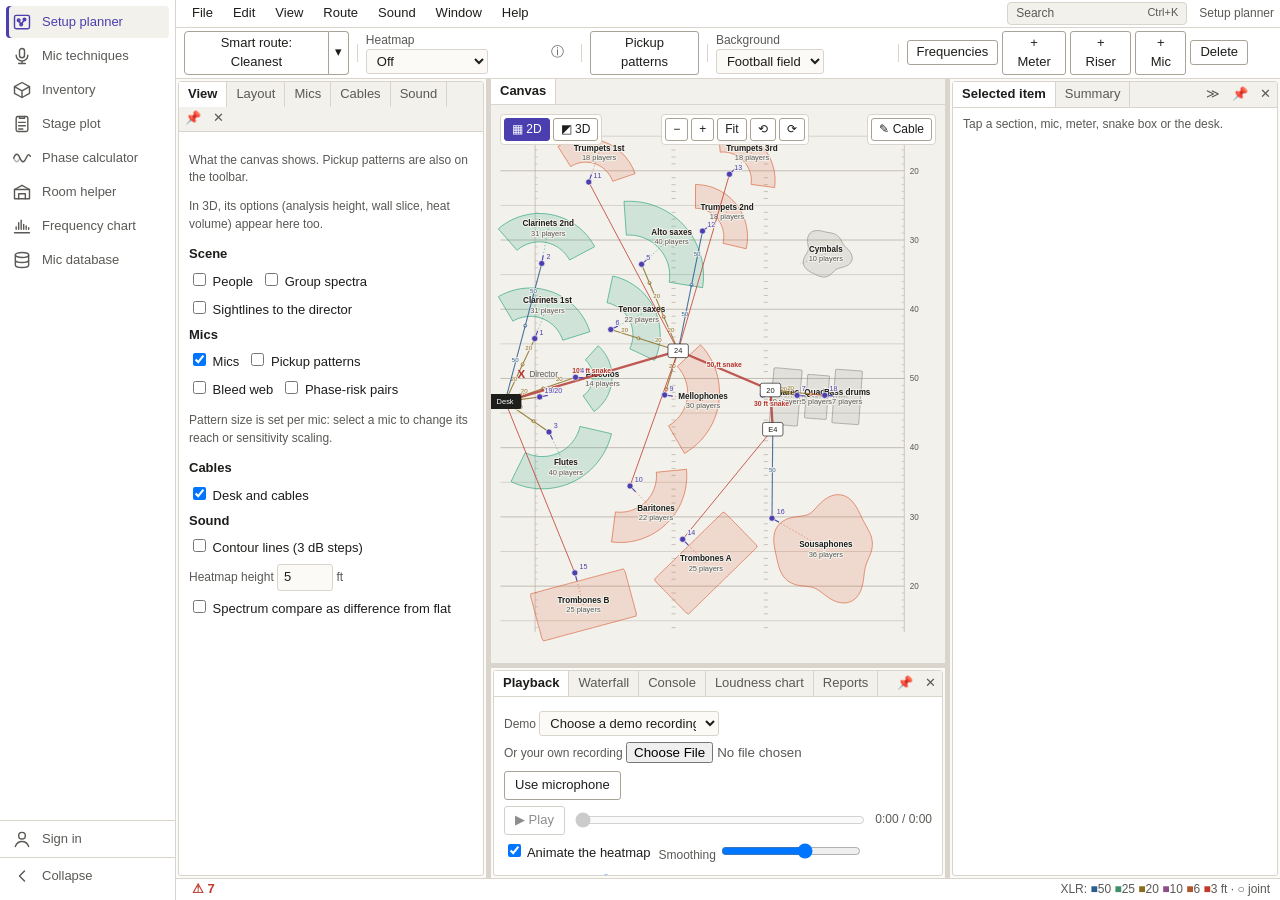
==== commit b3f2a15d: "Publish planner from RecToolbox 6ceeacc" ====
--- a/index.html
+++ b/index.html
@@ -44,7 +44,7 @@
  <button data-check="tPolar" title="Show pickup patterns (also in the View panel)">Pickup patterns</button><span class="tsep"></span>
  <label class="m">Background <select id="bgType" aria-label="Background"><option value="field">Football field</option><option value="stage">Stage</option><option value="grid">Floor grid</option></select></label><span class="tsep"></span>
  <button data-act="layoutfreqs" title="Frequency ranges of the instruments in this layout">Frequencies</button><button data-act="meter">+ Meter</button><button id="bAddRiser">+ Riser</button><button data-act="addmic" title="Add a free-standing mic">+ Mic</button><button data-act="delete" title="Delete selected (Del)">Delete</button>
- <span id="smartSt" class="m" style="margin-left:8px"></span>
+ <span id="smartSt" class="m" style="margin-left:8px"></span><span id="smartPull" style="margin-left:8px"></span>
 </div>
 <div id="main">
  <div id="autoL" class="strip v"></div><div id="dockL" class="dock col"></div><div class="split" data-side="left"></div>
@@ -151,6 +151,7 @@
    <div class="row"><span>Analysis height</span><input type="range" id="s3h" min="0" max="40" step="1" value="5" aria-label="Analysis height"><span id="s3hv" class="m">5 ft</span></div>
    <div class="row"><span>Wall slice</span><select id="s3ax" aria-label="Wall slice direction"><option value="off">Off</option><option value="u">Across the field</option><option value="v">Along the field</option></select><input type="range" id="s3p" min="0" max="100" value="50" aria-label="Wall slice position"></div>
    <div class="row"><label><input type="checkbox" id="s3vol"> 3D heat volume</label><label><input type="checkbox" id="s3mic" checked> Mics and cables</label></div>
+   <div class="row"><label><input type="checkbox" id="s3pick"> Pickup fields</label><label><input type="checkbox" id="s3aim"> Aim lines</label></div>
   </div>
   <p id="view3dNote" class="m">In 3D, its options (analysis height, wall slice, heat volume) appear here too.</p>
   <h4>Scene</h4>
@@ -230,7 +231,7 @@
   <p class="m">Typical ranges from common references; real instruments, players and mics vary. Levels are dB SPL at 1 m, quiet to loud.</p>
  </div>
  <div class="wc" data-win="micdb">
-  <p class="m">Search, or filter any column (contains, any case). Specs are approximate published figures; check the maker's sheet before relying on them.</p>
+  <p class="m">Search, or filter any column (contains, any case). Specs for 62 mics were checked against the makers' spec sheets on 2026-11-11 (the ⓘ card shows the sources); the rest are approximate.</p>
   <div class="row"><input id="dbQ" type="search" placeholder="Search, e.g. c414 or clip-on" style="flex:1;max-width:none" aria-label="Search the mic database"><span id="dbCount" class="m"></span></div>
   <div id="dbTagBar" class="row" style="flex-wrap:wrap;gap:4px" aria-label="Filter by tags"></div>
   <div class="tw" style="max-height:calc(100vh - 230px);overflow:auto"><table class="dbg"><thead><tr><th>Brand</th><th>Model</th><th>Tags</th><th>Type</th><th>Patterns</th><th>Sens. mV/Pa</th><th>Max SPL</th><th>Power</th><th>In production</th><th>Good for</th><th>Own</th><th></th></tr>
@@ -280,6 +281,8 @@
   <div class="row"><label class="m">Or your own recording <input type="file" id="pbFile" accept="audio/*,video/*" aria-label="Audio or video file"></label><button id="pbMic">Use microphone</button></div>
   <div class="row"><button id="pbPlay" disabled>▶ Play</button><input type="range" id="pbSeek" min="0" max="1000" value="0" style="flex:1;width:auto" aria-label="Position" disabled><span id="pbTime" class="m">0:00 / 0:00</span></div>
   <div class="row"><label><input type="checkbox" id="pbAnim" checked> Animate the heatmap</label><label class="m">Smoothing <input type="range" id="pbSmooth" min="0" max="90" value="55" aria-label="Smoothing"></label><label class="m">Range <input type="range" id="pbRange" min="12" max="40" value="24" aria-label="Colour range in dB"></label></div>
+  <div class="row" id="anRow"><button id="anSave" disabled title="Keep this analysis (the numbers only, never the audio)">Save analysis</button><select id="anList" aria-label="Saved analyses"><option value="">Saved analyses…</option></select><button id="anOpen" disabled>Open</button><button id="anDel" disabled>Delete</button><label class="m" title="Off by default. The recording stays only in this browser, never on the server."><input type="checkbox" id="anKeep" disabled> Keep the audio in this browser</label><span id="anMsg" class="m"></span></div>
+  <div class="row" id="anSpaceRow" hidden><span id="anSpace" class="m"></span><button id="anClear" class="hb">Clear kept audio</button></div>
   <div id="pbErr" class="err"></div>
   <div style="display:flex;gap:14px;align-items:flex-start;flex-wrap:wrap"><video id="pbVideo" playsinline style="max-width:240px;max-height:150px;display:none;border:1px solid var(--rule)"></video>
    <div id="pbBars" style="flex:1;min-width:260px"></div></div>
@@ -306,7 +309,8 @@
   <p class="m">What the guide's 3D view shows.</p>
   <h4>Show</h4>
   <div class="row"><label><input type="checkbox" id="mgDist" checked> Distance to source</label></div>
-  <div class="row"><label><input type="checkbox" id="mgPattern" checked> Mic pickup pattern</label></div>
+  <div class="row"><label><input type="checkbox" id="mgPattern" checked> Mic pickup field</label></div>
+  <div class="row"><label><input type="checkbox" id="mgAim" checked> Mic aim line</label></div>
   <div class="row"><label><input type="checkbox" id="mgSource" checked> Source sound</label></div>
   <div class="row"><label><input type="checkbox" id="mgStand" checked> Mic stands</label></div>
   <div class="row"><label><input type="checkbox" id="mgGrid"> 1 ft floor grid</label></div>
@@ -315,8 +319,9 @@
  </div>
   <div class="wc" data-win="guide">
    <p class="m">A practical starting point, not a substitute for listening in the room. Search for a source, select a setup, then choose any mic from your locker for each position.</p>
-   <div class="row"><label class="m mgSearchWrap">Search <input id="mgSearch" type="search" placeholder="e.g. bass drum, flute, baritone" autocomplete="off"><div id="mgSearchResults" hidden role="listbox" aria-label="Matching instruments"></div></label><label class="m">Filter group <select id="mgFamily"><option value="all">All instruments</option><option value="college">College / concert band</option><option value="jazz">Jazz</option><option value="rock">Rock / pop</option><option value="marching">Marching band</option></select></label><label class="m">Instrument <select id="mgInstrument"></select></label><label class="m">Posture <select id="mgPosture"><option value="standing">Standing</option><option value="sitting">Sitting</option></select></label></div>
+   <div class="row"><label class="m mgSearchWrap">Search <input id="mgSearch" type="search" placeholder="e.g. bass drum, flute, footsteps" autocomplete="off"><div id="mgSearchResults" hidden role="listbox" aria-label="Matching instruments"></div></label><label class="m">Filter group <select id="mgFamily"><option value="all">All instruments</option><option value="college">College / concert band</option><option value="jazz">Jazz</option><option value="rock">Rock / pop</option><option value="marching">Marching band</option><option value="effects">Sound effects / foley</option></select></label><label class="m">Instrument <select id="mgInstrument"></select></label><label class="m">Posture <select id="mgPosture"><option value="standing">Standing</option><option value="sitting">Sitting</option></select></label></div>
    <div class="row"><label class="m">Setup <select id="mgTechnique"></select></label></div>
+   <div id="mgKit" class="mgKit" hidden aria-label="Build your own kit"></div>
    <div id="mgMics" class="mgSlots"></div><div id="mgAdvice" class="mgTech"></div><div id="mgWarn" class="mgWarn" aria-live="polite"></div><div id="mgNotes" class="mgNotes"></div>
    <div class="mgScene"><canvas id="mgCanvas" aria-label="3D mic technique guide"></canvas><div id="mgLoading" class="mgLoading" hidden aria-live="polite"></div><div class="mgCanvasTools"><div><button data-mgv="2d">▦ 2D</button><button data-mgv="3d" class="on">◩ 3D</button></div><div><button data-mga="out" title="Zoom out">−</button><button data-mga="in" title="Zoom in">+</button><button data-mga="fit">Fit</button><button data-mga="ccw" title="Rotate left">⟲</button><button data-mga="cw" title="Rotate right">⟳</button></div></div></div><p class="m">Drag to orbit, right-drag or Shift-drag to pan, scroll to zoom, double-click to refocus. The camera stays above the floor.</p>
  </div>
@@ -330,8 +335,11 @@
 <script src="data/models.js"></script>
 <script src="data/micdb.js"></script>
 <script src="data/guide-notes.js"></script>
+<script src="js/pickup3d.js"></script>
+<script src="js/interfaces.js"></script>
 <script src="js/app.js"></script>
 <script src="js/playback.js"></script>
+<script src="js/analyses.js"></script>
 <script src="js/options.js"></script>
 <script src="js/stageplot.js"></script>
 <script src="js/phasecalc.js"></script>
--- a/css/planner.css
+++ b/css/planner.css
@@ -44,6 +44,13 @@
   --warn: #b85c00;
   --ok: #2e7d32;
   --mic: #ce1126;
+  /* Black menu bar and tool rail (Tom, 2026-11-11: "more black"). */
+  --chrome-bg: #141414;
+  --chrome-ink: #ffffff;
+  --chrome-mute: #c9c3c4;
+  --chrome-hover: #2b2b2b;
+  --chrome-rule: #000000;
+  --chrome-accent: #ff5a6a;
 }
 :root[data-theme="dark"] {
   color-scheme: dark;
@@ -286,8 +293,8 @@
   width: 176px;
   display: flex;
   flex-direction: column;
-  background: var(--card);
-  border-right: 1px solid var(--rule);
+  background: var(--chrome-bg, var(--card));
+  border-right: 1px solid var(--chrome-rule, var(--rule));
   padding: 6px 0 calc(6px + env(safe-area-inset-bottom, 0px));
   overflow: hidden;
   transition: width 0.15s;
@@ -310,7 +317,7 @@
   border: 0;
   border-radius: 4px;
   background: none;
-  color: var(--mute);
+  color: var(--chrome-mute, var(--mute));
   font: inherit;
   font-size: 13px;
   text-align: left;
@@ -321,19 +328,19 @@
   flex: none;
 }
 #rail button:hover {
-  background: var(--field);
-  color: var(--ink);
+  background: var(--chrome-hover, var(--field));
+  color: var(--chrome-ink, var(--ink));
 }
 #rail button.on {
-  background: var(--field);
-  color: var(--mic);
-  box-shadow: inset 3px 0 0 var(--mic);
+  background: var(--chrome-hover, var(--field));
+  color: var(--chrome-accent, var(--mic));
+  box-shadow: inset 3px 0 0 var(--chrome-accent, var(--mic));
 }
 #rail.collapsed .rl {
   display: none;
 }
 #rail .rfoot {
-  border-top: 1px solid var(--rule);
+  border-top: 1px solid var(--chrome-hover, var(--rule));
   border-radius: 0;
   margin: 0;
   padding: 8px 12px;
@@ -376,9 +383,28 @@
   align-items: center;
   gap: 0;
   padding: 0 6px;
-  border-bottom: 1px solid var(--rule);
-  background: var(--card);
+  border-bottom: 1px solid var(--chrome-rule, var(--rule));
+  background: var(--chrome-bg, var(--card));
+  color: var(--chrome-ink, var(--ink));
   height: 28px;
+}
+#menubar > .menu > .mt {
+  color: inherit;
+}
+#menubar .dd {
+  color: var(--ink);
+}
+#menubar > .menu > .mt:hover,
+#menubar > .menu.open > .mt {
+  background: var(--chrome-hover, var(--field));
+}
+#menubar .apptitle {
+  color: var(--chrome-mute, var(--mute));
+}
+#menubar .cmdOpen {
+  background: var(--chrome-hover, var(--field));
+  border-color: var(--chrome-hover, var(--rule));
+  color: var(--chrome-mute, var(--mute));
 }
 .menu {
   position: relative;
@@ -2127,6 +2153,28 @@
   border-left: 3px solid var(--mic);
   background: var(--field);
 }
+.mgPad {
+  margin: 4px 0;
+  padding-left: 18px;
+}
+.mgPad li {
+  margin: 3px 0;
+}
+.mgProc.mgIf {
+  border-left-style: dashed;
+}
+.mgWhen {
+  font-style: italic;
+  font-weight: 600;
+  margin-bottom: 2px;
+}
+.mgGrp h5 {
+  margin: 8px 0 2px;
+  font-size: 12px;
+  color: var(--mute, inherit);
+  text-transform: uppercase;
+  letter-spacing: 0.04em;
+}
 .mgProc table {
   width: auto;
   border-collapse: collapse;
@@ -2148,3 +2196,34 @@
 .accSug td {
   vertical-align: top;
 }
+.mgSub {
+  margin: 10px 0 2px;
+  font-size: 13px;
+}
+.mgMicNote {
+  margin: 6px 0 8px;
+}
+/* Build your own drum kit (js/guide.js kitUI) */
+.mgKit {
+  margin: 4px 0 6px;
+  padding: 4px 8px;
+  border: 1px solid var(--rule);
+  border-radius: 4px;
+}
+.mgKit .row {
+  gap: 10px;
+  flex-wrap: wrap;
+}
+/* Gear › Interfaces (js/interfaces.js) */
+.ifCard {
+  margin: 4px 0;
+  padding: 4px 8px;
+  border-left: 3px solid var(--mic);
+  background: var(--field);
+}
+#ifPaste {
+  width: 100%;
+  max-width: 560px;
+  box-sizing: border-box;
+  font: 12px ui-monospace, monospace;
+}
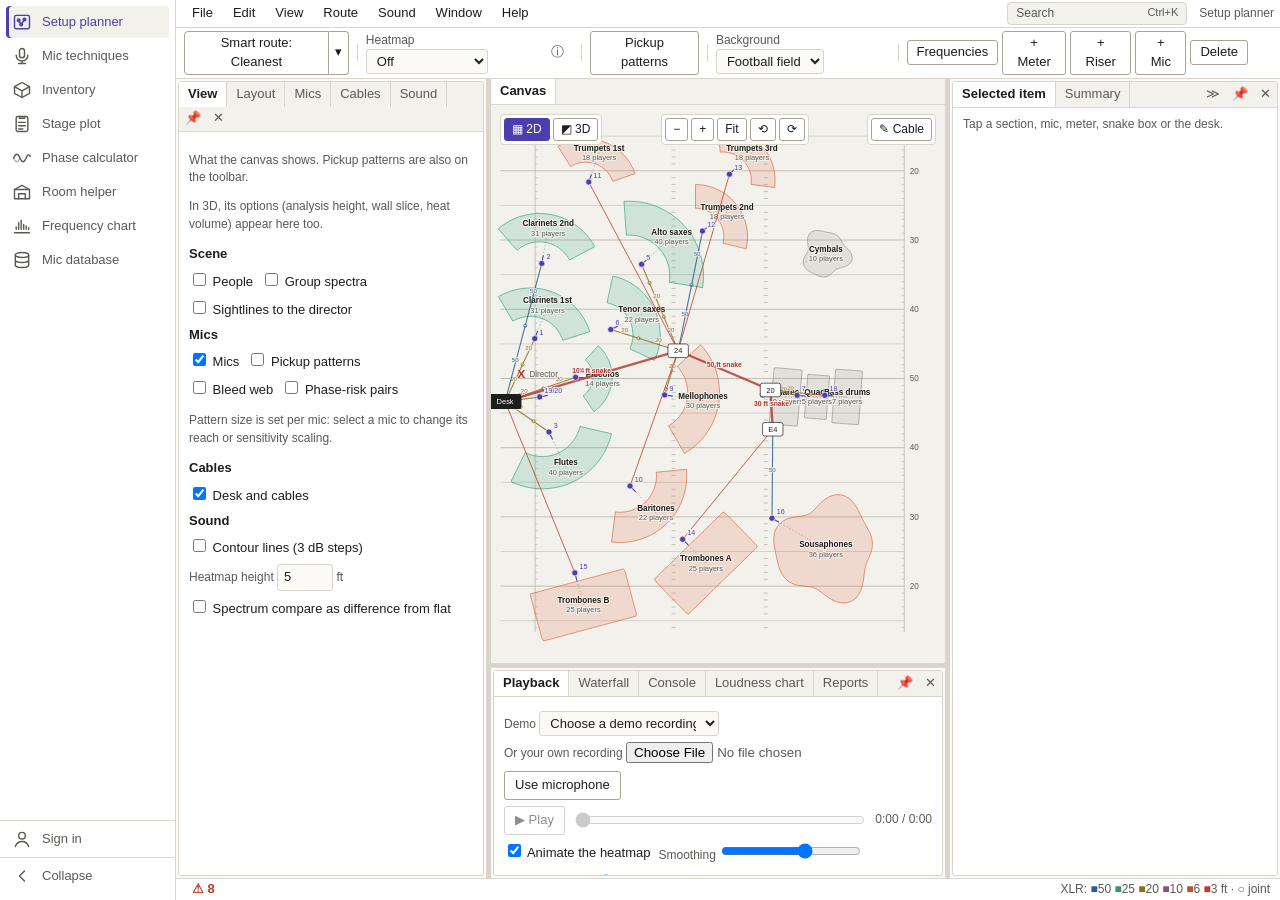
==== commit 0544ee0f: "Publish planner from RecToolbox 7d1bc96" ====
--- a/index.html
+++ b/index.html
@@ -348,6 +348,7 @@
 <script src="js/freqchart.js"></script>
 <script src="js/command.js"></script>
 <script src="js/account.js"></script>
+<script src="js/catalog.js"></script>
 <script src="js/files.js"></script>
 <script src="js/team.js"></script>
 <script src="js/wiredraw.js"></script>
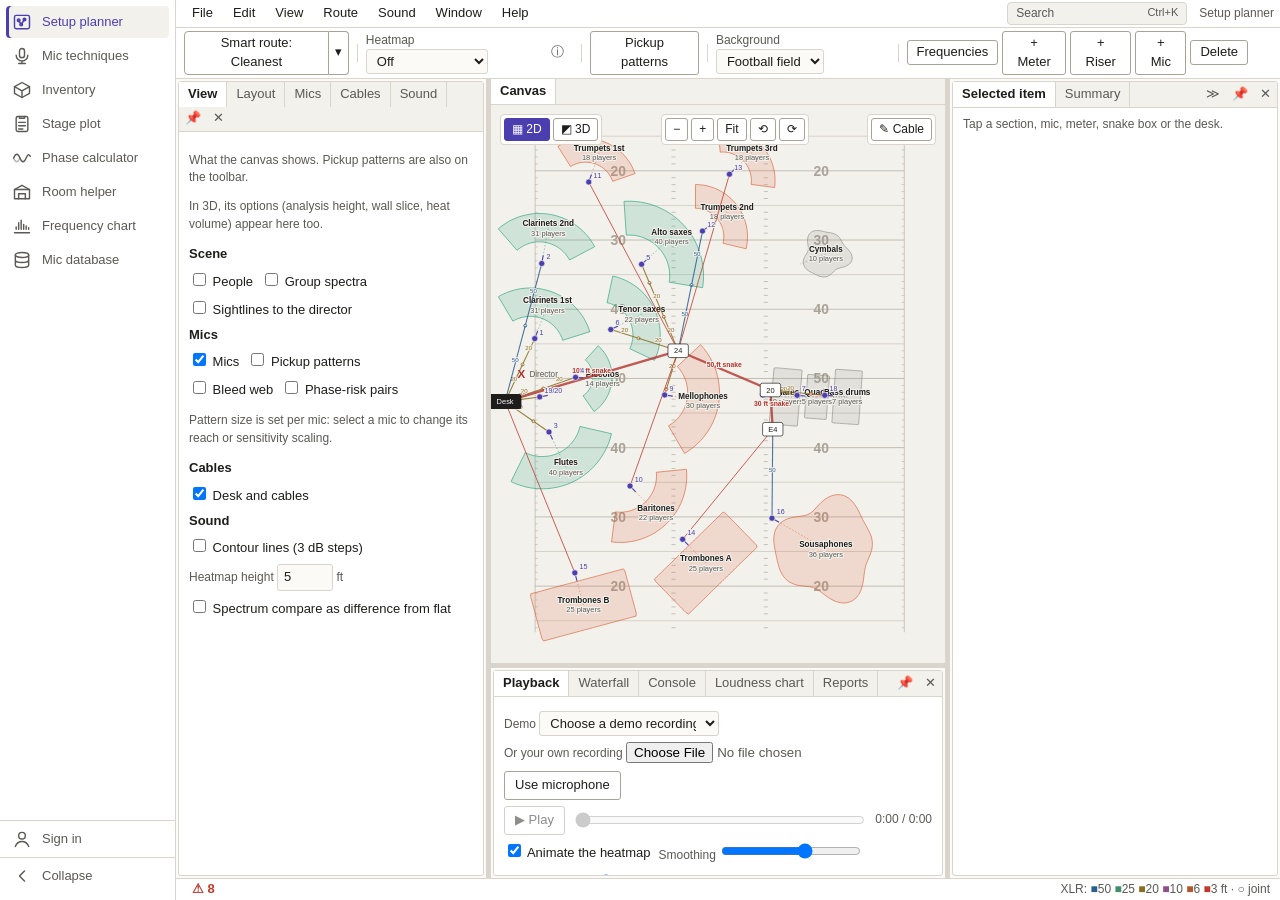
==== commit 4167b75b: "Publish planner from RecToolbox c8e9c1c" ====
--- a/index.html
+++ b/index.html
@@ -69,7 +69,7 @@
 <div id="acctModal" class="modalBg" hidden role="dialog" aria-modal="true" aria-labelledby="acctTitle"><div class="mmBox acctBox">
  <div class="mmHead"><h2 id="acctTitle" style="flex:1">Account</h2><button data-acctclose aria-label="Close">✕</button></div>
  <p class="m">Optional. Signed in, your settings follow you to other browsers and devices; signed out, everything works as before and stays in this browser. <a href="privacy.html" target="_blank" rel="noopener">Privacy</a></p>
- <div id="acctNoWeb" hidden><p class="warn">Signing in works on <b>rectoolbox.net</b>, or from a local web server when testing (<code>python -m http.server 8000 --directory planner</code>, then open http://localhost:8000/fieldhouse-planner.html). A page opened straight from disk can't sign in.</p></div>
+ <div id="acctNoWeb" hidden><p class="warn">Signing in works on <b>rectoolbox.net</b>, or from a local web server when testing (<code>python -m http.server 8000 --directory planner</code>, then open http://localhost:8000/). A page opened straight from disk can't sign in.</p></div>
  <div id="acctOut" hidden>
   <button data-acct="google" class="acctGoogle">Continue with Google</button>
   <div class="acctOr m">or with email</div>
@@ -114,6 +114,7 @@
    <section data-page="field" data-title="Setup planner › Field"><h3>Setup planner › Field</h3>
     <div class="optRow" data-keys="sightlines height director"><span class="optLbl">Director's eyes at</span><span><input type="number" id="dirEye" min="4" max="20" step="0.5" value="8" style="width:56px"> ft</span></div>
     <div class="optRow" data-keys="field markings college nfl high school"><span class="optLbl">Hash marks</span><select id="hashSel" aria-label="Hash marks"><option value="college">College hashes (60 ft from each sideline)</option><option value="nfl">NFL hashes (70 ft 9 in from each sideline)</option><option value="hs">High school hashes (53 ft 4 in, thirds)</option><option value="none">No hashes</option></select></div>
+    <div class="optRow" data-keys="director conductor show hide"><span class="optLbl">Director</span><label><input type="checkbox" id="dirShow" checked> Show the director (drag the X to move)</label></div>
    </section>
    <section data-page="sound" data-title="Setup planner › Sound"><h3>Setup planner › Sound</h3><p class="m">How reflective the room is; used for the "total incl. room" heatmap and meters.</p>
     <div class="optRow" data-keys="venue acoustics reverb horton ipf outdoors"><span class="optLbl">Room</span><select id="venue" aria-label="Room acoustics"><option value="horton">Horton (hard, reverberant)</option><option value="ipf">IPF dome (turf)</option><option value="out">Outdoors</option></select></div>
@@ -240,6 +241,7 @@
    <th><input data-f="p" placeholder="contains" aria-label="Filter patterns"></th><th><input data-fmin="s" type="number" min="0" placeholder="≥" style="width:56px" aria-label="Minimum sensitivity"></th><th><input data-fmin="x" type="number" min="0" placeholder="≥" style="width:56px" aria-label="Minimum max SPL"></th>
    <th><input data-f="pw" placeholder="contains" aria-label="Filter power"></th><th><select data-fsel="prod" aria-label="Filter in production"><option value="">Any</option><option>Yes</option><option>No</option><option>Unknown</option></select></th>
    <th><input data-f="u" placeholder="contains" aria-label="Filter uses"></th><th></th><th></th></tr></thead><tbody id="dbBody"></tbody></table></div>
+  <details id="umDet" style="margin-top:8px"><summary class="m">Add a mic with its specs (any AI assistant)</summary><div id="umWrap"></div></details>
   <details style="margin-top:8px"><summary class="m">Not in the database? Add a custom model</summary><div id="nmWrap"></div></details>
  </div>
  <div class="wc" data-win="gear">
@@ -313,6 +315,7 @@
   <div class="row"><label><input type="checkbox" id="mgAim" checked> Mic aim line</label></div>
   <div class="row"><label><input type="checkbox" id="mgSource" checked> Source sound</label></div>
   <div class="row"><label><input type="checkbox" id="mgStand" checked> Mic stands</label></div>
+  <div class="row"><label><input type="checkbox" id="mgPerson" checked> Person</label></div>
   <div class="row"><label><input type="checkbox" id="mgGrid"> 1 ft floor grid</label></div>
   <h4>Floor</h4>
   <div class="row"><label class="m">Floor size <input id="mgFloorW" type="number" min="8" max="80" step="1" value="32" aria-label="Floor width"> × <input id="mgFloorD" type="number" min="8" max="80" step="1" value="26" aria-label="Floor depth"> ft</label></div>
@@ -322,8 +325,9 @@
    <div class="row"><label class="m mgSearchWrap">Search <input id="mgSearch" type="search" placeholder="e.g. bass drum, flute, footsteps" autocomplete="off"><div id="mgSearchResults" hidden role="listbox" aria-label="Matching instruments"></div></label><label class="m">Filter group <select id="mgFamily"><option value="all">All instruments</option><option value="college">College / concert band</option><option value="jazz">Jazz</option><option value="rock">Rock / pop</option><option value="marching">Marching band</option><option value="effects">Sound effects / foley</option></select></label><label class="m">Instrument <select id="mgInstrument"></select></label><label class="m">Posture <select id="mgPosture"><option value="standing">Standing</option><option value="sitting">Sitting</option></select></label></div>
    <div class="row"><label class="m">Setup <select id="mgTechnique"></select></label></div>
    <div id="mgKit" class="mgKit" hidden aria-label="Build your own kit"></div>
-   <div id="mgMics" class="mgSlots"></div><div id="mgAdvice" class="mgTech"></div><div id="mgWarn" class="mgWarn" aria-live="polite"></div><div id="mgNotes" class="mgNotes"></div>
+   <div id="mgMics" class="mgSlots"></div><div id="mgAdvice" class="mgTech"></div><div id="mgWarn" class="mgWarn" aria-live="polite"></div>
    <div class="mgScene"><canvas id="mgCanvas" aria-label="3D mic technique guide"></canvas><div id="mgLoading" class="mgLoading" hidden aria-live="polite"></div><div class="mgCanvasTools"><div><button data-mgv="2d">▦ 2D</button><button data-mgv="3d" class="on">◩ 3D</button></div><div><button data-mga="out" title="Zoom out">−</button><button data-mga="in" title="Zoom in">+</button><button data-mga="fit">Fit</button><button data-mga="ccw" title="Rotate left">⟲</button><button data-mga="cw" title="Rotate right">⟳</button></div></div></div><p class="m">Drag to orbit, right-drag or Shift-drag to pan, scroll to zoom, double-click to refocus. The camera stays above the floor.</p>
+   <div id="mgNotes" class="mgNotes"></div><!-- reference notes below the 3D view, so the view gets the space on small screens -->
  </div>
 </div>
 <script src="js/store.js"></script>
@@ -334,9 +338,11 @@
 <script src="js/tools.js"></script>
 <script src="data/models.js"></script>
 <script src="data/micdb.js"></script>
+<script src="data/mic-looks.js"></script>
 <script src="data/guide-notes.js"></script>
 <script src="js/pickup3d.js"></script>
 <script src="js/interfaces.js"></script>
+<script src="js/usermics.js"></script>
 <script src="js/app.js"></script>
 <script src="js/playback.js"></script>
 <script src="js/analyses.js"></script>
@@ -355,7 +361,10 @@
 <!-- three.js r128, kept in the project (vendor/three-r128) so 3D works offline and doesn't depend on a CDN -->
 <script src="vendor/three-r128/three.min.js"></script>
 <script src="vendor/three-r128/GLTFLoader.js"></script>
+<script src="data/mic-models.js"></script>
+<script src="js/micmodel3d.js"></script>
 <script src="vendor/three-r128/SkeletonUtils.js"></script>
 <script src="js/view3d.js"></script>
 <script src="js/guide.js"></script>
+<script src="js/deeplink.js"></script>
 </main></body></html>
--- a/css/planner.css
+++ b/css/planner.css
@@ -1123,13 +1123,13 @@
 }
 .mgSlots {
   display: grid;
-  grid-template-columns: repeat(auto-fit, minmax(220px, 360px));
+  grid-template-columns: repeat(auto-fit, minmax(300px, 560px));
   gap: 6px;
   margin: 5px 0;
 }
 .mgSlot {
   display: grid;
-  grid-template-columns: auto minmax(0, 1fr) minmax(170px, 1.25fr);
+  grid-template-columns: auto minmax(0, 1fr) minmax(190px, 0.9fr);
   align-items: center;
   gap: 2px 7px;
   border: 1px solid var(--rule);
@@ -1138,9 +1138,7 @@
   background: var(--field);
 }
 .mgSlot .m {
-  overflow: hidden;
-  text-overflow: ellipsis;
-  white-space: nowrap;
+  overflow-wrap: anywhere;
 }
 .mgSlot select {
   grid-column: 3;
@@ -2227,3 +2225,31 @@
   box-sizing: border-box;
   font: 12px ui-monospace, monospace;
 }
+
+/* 3D mic model in the Mic database info card (js/micmodel3d.js) */
+.mm3d {
+  position: relative;
+}
+.mm3d canvas {
+  display: block;
+  width: 100%;
+  height: 340px;
+  border-radius: 4px;
+  background: var(--field);
+  cursor: grab;
+  touch-action: none;
+}
+.mm3dMsg {
+  margin-top: 3px;
+}
+.mm3dTools {
+  display: flex;
+  gap: 6px;
+  align-items: center;
+  margin-top: 4px;
+}
+
+/* The guide is always 3D: its 2D/3D switch is hidden (Tom, 2026-11-13); the 2D code stays for print and later use. */
+[data-win="guide"] .mgCanvasTools > div:has([data-mgv]) {
+  display: none;
+}
